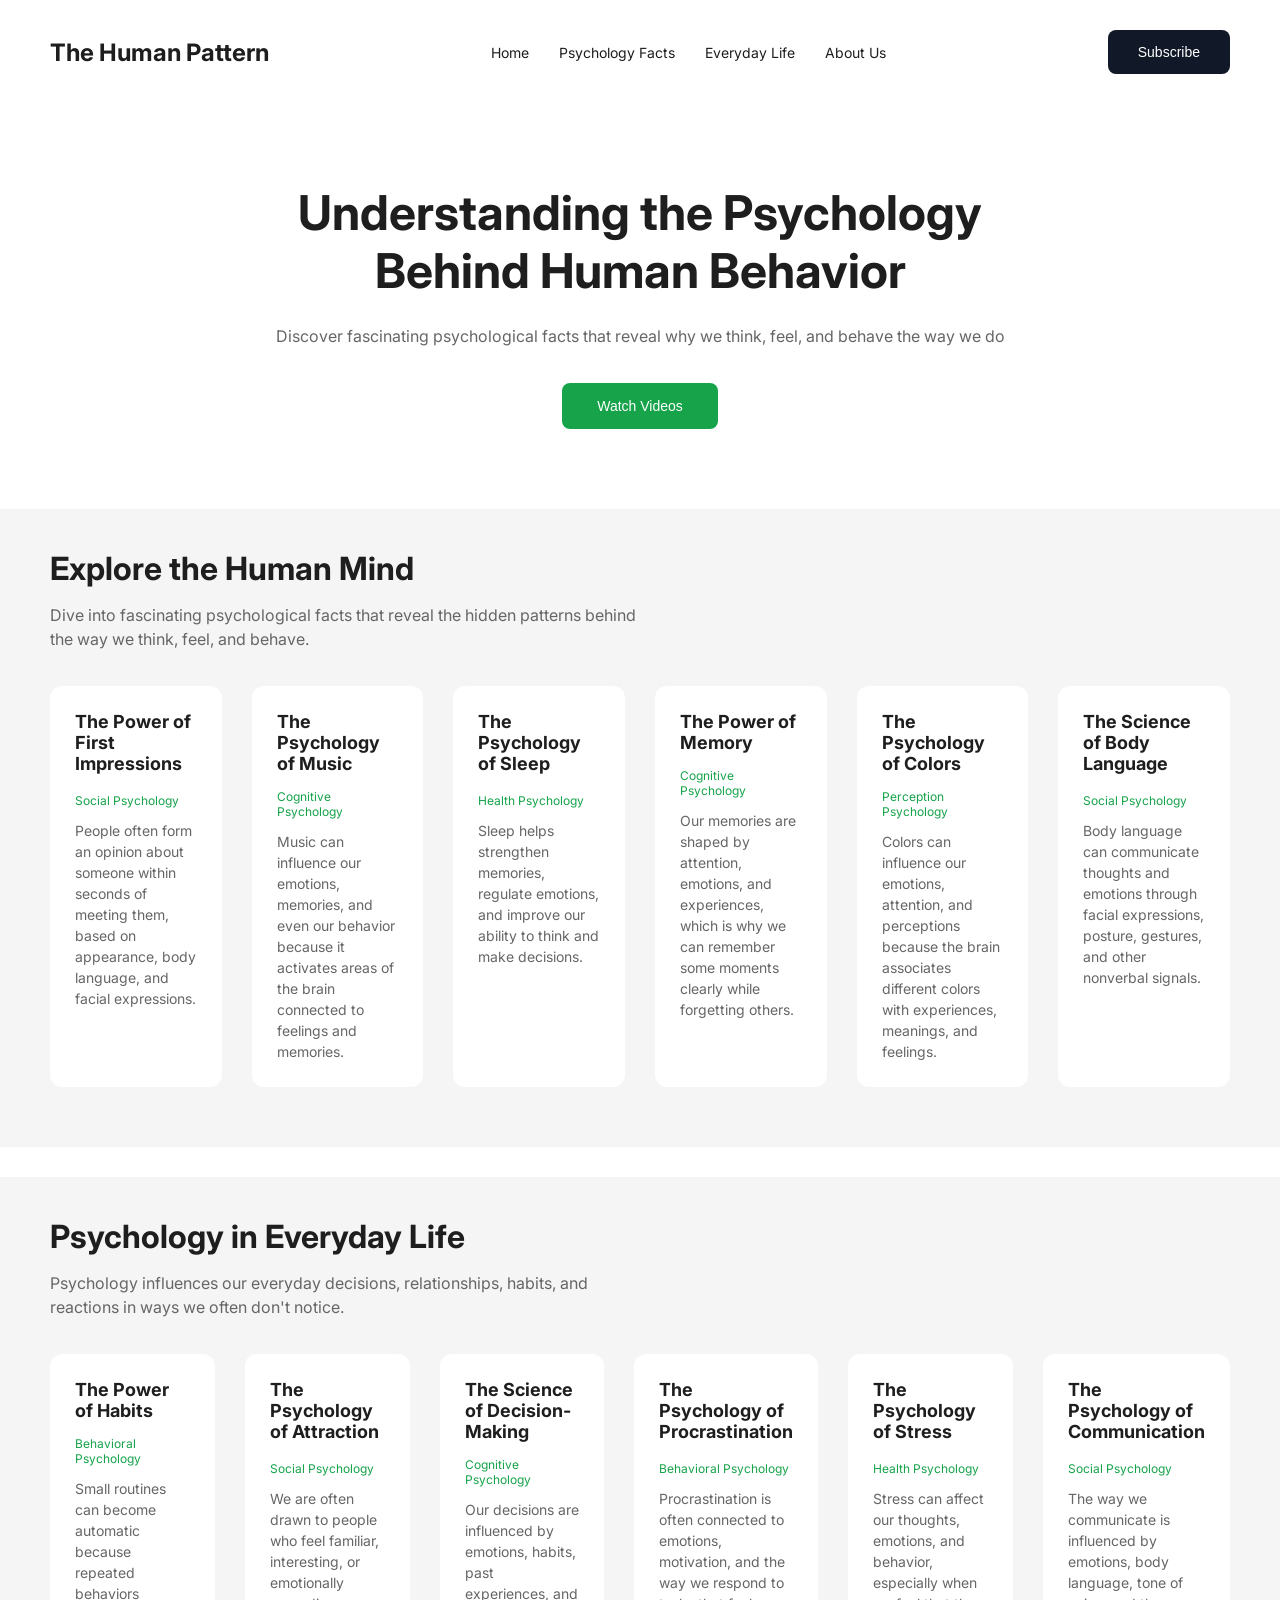
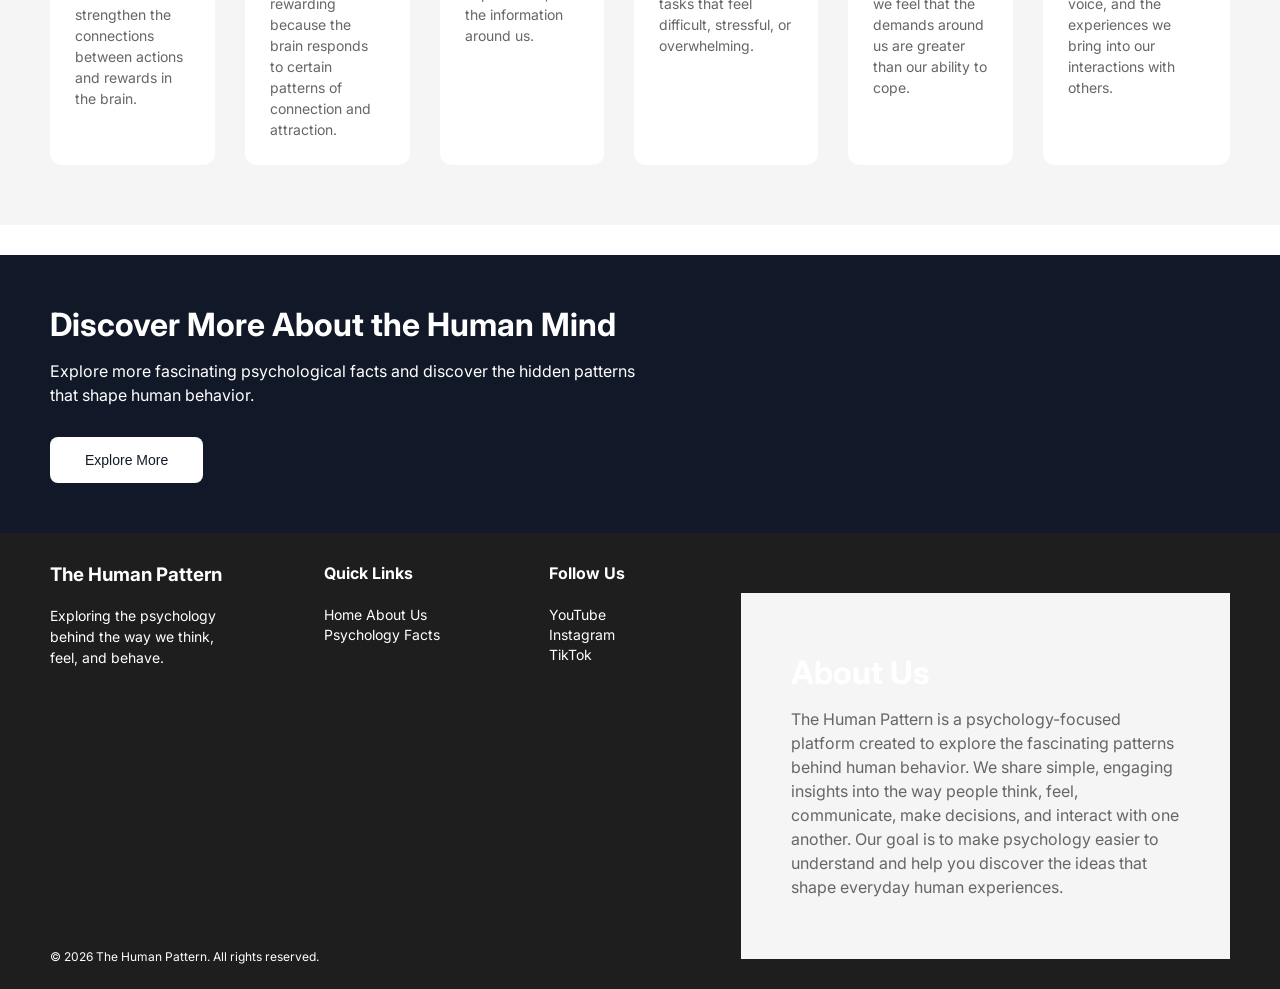
==== index.html @ 86620ecc "Expand everyday life psychology section" ====
<!DOCTYPE html>
<html>
<head>
    <title>The Human Pattern</title>
    <link rel="preconnect" href="https://fonts.googleapis.com">
<link rel="preconnect" href="https://fonts.gstatic.com" crossorigin>
<link href="https://fonts.googleapis.com/css2?family=Inter:wght@400;600&display=swap" rel="stylesheet">
    <link rel="stylesheet" href="style.css?v=2">
</head>
<body>
<header>
    <h1>The Human Pattern</h1>

    <nav>
        <a href="#home">Home</a>
        <a href="#explore">Psychology Facts</a>
        <a href="#everyday">Everyday Life</a>
        <a href="#about">About Us</a>
    </nav>

    <a href="https://www.youtube.com/@Thehumanpattern-r1k" target="_blank">
    <button>Subscribe</button>
</a>
</header>

<main>
    <section class="hero" id="home">
        <h2>Understanding the Psychology Behind Human Behavior</h2>
        <p>Discover fascinating psychological facts that reveal why we think, feel, and behave the way we do</p>
        <a href="https://www.youtube.com/@Thehumanpattern-r1k" target="_blank">
    <button>Watch Videos</button>
</a>
    </section>
    <section class="explore" id="explore">
    <h2>Explore the Human Mind</h2>

    <p class="section-description">
        Dive into fascinating psychological facts that reveal the hidden patterns behind the way we think, feel, and behave.
    </p>

    <div class="cards">
        <div class="card">
            <h3>The Power of First Impressions</h3>
            <span class="category">Social Psychology</span>
            <p>
                People often form an opinion about someone within seconds of meeting them, based on appearance, body language, and facial expressions.
            </p>
        </div>

        <div class="card">
            <h3>The Psychology of Music</h3>
            <span class="category">Cognitive Psychology</span>
            <p>
                Music can influence our emotions, memories, and even our behavior because it activates areas of the brain connected to feelings and memories.
            </p>
        </div>

        <div class="card">
            <h3>The Psychology of Sleep</h3>
            <span class="category">Health Psychology</span>
            <p>
                Sleep helps strengthen memories, regulate emotions, and improve our ability to think and make decisions.
            </p>
        </div>
        <div class="card">
    <h3>The Power of Memory</h3>
    <span class="category">Cognitive Psychology</span>
    <p>
        Our memories are shaped by attention, emotions, and experiences, which is why we can remember some moments clearly while forgetting others.
    </p>
</div>
<div class="card">
    <h3>The Psychology of Colors</h3>
    <span class="category">Perception Psychology</span>
    <p>
        Colors can influence our emotions, attention, and perceptions because the brain associates different colors with experiences, meanings, and feelings.
    </p>
</div>
<div class="card">
    <h3>The Science of Body Language</h3>
    <span class="category">Social Psychology</span>
    <p>
        Body language can communicate thoughts and emotions through facial expressions, posture, gestures, and other nonverbal signals.
    </p>
</div>
    </div>
</section>
<section class="everyday" id="everyday">
    <h2>Psychology in Everyday Life</h2>

    <p class="section-description">
        Psychology influences our everyday decisions, relationships, habits, and reactions in ways we often don't notice.
    </p>

    <div class="cards">
        <div class="card">
            <h3>The Power of Habits</h3>
            <span class="category">Behavioral Psychology</span>
            <p>
                Small routines can become automatic because repeated behaviors strengthen the connections between actions and rewards in the brain.
            </p>
        </div>

        <div class="card">
            <h3>The Psychology of Attraction</h3>
            <span class="category">Social Psychology</span>
            <p>
                We are often drawn to people who feel familiar, interesting, or emotionally rewarding because the brain responds to certain patterns of connection and attraction.
            </p>
        </div>

        <div class="card">
            <h3>The Science of Decision-Making</h3>
            <span class="category">Cognitive Psychology</span>
            <p>
                Our decisions are influenced by emotions, habits, past experiences, and the information around us.
            </p>
        </div>
        <div class="card">
    <h3>The Psychology of Procrastination</h3>
    <span class="category">Behavioral Psychology</span>
    <p>
        Procrastination is often connected to emotions, motivation, and the way we respond to tasks that feel difficult, stressful, or overwhelming.
    </p>
</div>
<div class="card">
    <h3>The Psychology of Stress</h3>
    <span class="category">Health Psychology</span>
    <p>
        Stress can affect our thoughts, emotions, and behavior, especially when we feel that the demands around us are greater than our ability to cope.
    </p>
</div>
<div class="card">
    <h3>The Psychology of Communication</h3>
    <span class="category">Social Psychology</span>
    <p>
        The way we communicate is influenced by emotions, body language, tone of voice, and the experiences we bring into our interactions with others.
    </p>
</div>
    </div>
</section>
<section class="cta">
    <h2>Discover More About the Human Mind</h2>

    <p>
        Explore more fascinating psychological facts and discover the hidden patterns that shape human behavior.
    </p>

    <a href="#explore">
    <button>Explore More</button>
</a>
</section>
</main>
<footer>
    <div>
        <h3>The Human Pattern</h3>
        <p>Exploring the psychology behind the way we think, feel, and behave.</p>
    </div>

    <div>
        <h4>Quick Links</h4>
        <a href="#home">Home</a>
        <a href="#about">About Us</a>
        <a href="#explore">Psychology Facts</a>
    </div>

    <div>
        <h4>Follow Us</h4>
        <a href="https://www.youtube.com/@Thehumanpattern-r1k" target="_blank">YouTube</a>
        <a href="https://www.instagram.com/patternthehuman/" target="_blank">Instagram</a>
        <a href="#" target="_blank">TikTok</a>
    </div>

    <p class="copyright">© 2026 The Human Pattern. All rights reserved.</p>
    <section class="about" id="about">
    <h2>About Us</h2>

    <p>
    The Human Pattern is a psychology-focused platform created to explore the fascinating patterns behind human behavior.
    We share simple, engaging insights into the way people think, feel, communicate, make decisions, and interact with one another.
    Our goal is to make psychology easier to understand and help you discover the ideas that shape everyday human experiences.
</p>
</section>
</footer>
</body>
</html>
---- style.css ----
html {
    scroll-behavior: smooth;
}

body {
    font-family: Inter, sans-serif;
    margin: 0;
    background-color: white;
    color: #1E1E1E;
}

header {
    display: flex;
    justify-content: space-between;
    align-items: center;
    padding: 30px 50px;
}

header h1 {
    font-size: 24px;
    margin: 0;
}

header button {
    background-color: #111827;
    color: white;
    border: none;
    padding: 14px 30px;
    border-radius: 8px;
    font-size: 14px;
    cursor: pointer;
}

.hero {
    text-align: center;
    padding: 80px 50px;
}

.hero h2 {
    font-size: 48px;
    line-height: 1.2;
    max-width: 750px;
    margin: 0 auto 25px;
}

.hero p {
    font-size: 16px;
    line-height: 24px;
    color: #666666;
    max-width: 750px;
    margin: 0 auto 35px;
}

.hero button {
    background-color: #16A34A;
    color: white;
    border: none;
    padding: 15px 35px;
    border-radius: 8px;
    font-size: 14px;
    cursor: pointer;
}

.explore {
    background-color: #F5F5F5;
    padding: 40px 50px 60px;
}

.explore h2 {
    font-size: 32px;
    margin: 0 0 15px;
}

.section-description {
    font-size: 16px;
    line-height: 24px;
    color: #666666;
    max-width: 600px;
    margin: 0 0 35px;
}

.cards {
    display: flex;
    gap: 30px;
}

.card {
    background-color: white;
    width: 280px;
    min-height: 220px;
    padding: 25px;
    border-radius: 12px;
    box-sizing: border-box;
}

.card h3 {
    font-size: 18px;
    margin: 0 0 15px;
}

.card p {
    font-size: 14px;
    line-height: 21px;
    color: #666666;
    margin: 0;
}

.everyday {
    background-color: #F5F5F5;
    padding: 40px 50px 60px;
    margin-top: 30px;
}

.everyday h2 {
    font-size: 32px;
    margin: 0 0 15px;
}

.cta {
    background-color: #111827;
    color: white;
    padding: 50px;
    margin-top: 30px;
}

.cta h2 {
    font-size: 32px;
    margin: 0 0 15px;
}

.cta p {
    font-size: 16px;
    line-height: 24px;
    max-width: 600px;
    margin: 0 0 30px;
}

.cta button {
    background-color: white;
    color: #111827;
    border: none;
    padding: 15px 35px;
    border-radius: 8px;
    font-size: 14px;
    cursor: pointer;
}

footer {
    background-color: #1E1E1E;
    color: white;
    padding: 30px 50px;
    display: flex;
    gap: 80px;
    position: relative;
}

footer h3,
footer h4 {
    margin-top: 0;
}

footer p {
    font-size: 14px;
    line-height: 21px;
}

footer > div:first-child {
    width: 300px;
}

.copyright {
    position: absolute;
    bottom: 10px;
    left: 50px;
    font-size: 12px;
}

.card {
    transition: transform 0.2s ease, box-shadow 0.2s ease;
}

.card:hover {
    transform: translateY(-5px);
    box-shadow: 0 10px 25px rgba(0, 0, 0, 0.08);
}

header button,
.hero button,
.cta button {
    transition: transform 0.2s ease, opacity 0.2s ease;
}

header button:hover,
.hero button:hover,
.cta button:hover {
    transform: translateY(-2px);
    opacity: 0.9;
}

nav {
    display: flex;
    gap: 30px;
    visibility: visible;
    opacity: 1;
}

nav a {
    color: #1E1E1E;
    text-decoration: none;
    font-size: 14px;
}

nav a:hover {
    color: #16A34A;
}

nav a {
    transition: color 0.2s ease;
}

nav a:hover {
    color: #16A34A;
}

.about {
    background-color: #F5F5F5;
    padding: 60px 50px;
    margin-top: 30px;
}

.about h2 {
    font-size: 32px;
    margin: 0 0 15px;
}

.about p {
    font-size: 16px;
    line-height: 24px;
    color: #666666;
    max-width: 600px;
    margin: 0;
}

@media (max-width: 768px) {
    header {
        padding: 20px;
        flex-wrap: wrap;
        gap: 20px;
    }

    nav {
        order: 3;
        width: 100%;
        justify-content: center;
        gap: 20px;
    }

    .hero {
        padding: 60px 20px;
    }

    .hero h2 {
        font-size: 36px;
    }

    .explore,
    .everyday,
    .about,
    .cta {
        padding: 40px 20px;
    }

    .cards {
        flex-direction: column;
    }

    .card {
        width: 100%;
    }

    footer {
        flex-direction: column;
        gap: 30px;
        padding: 40px 20px 60px;
    }
}
footer a {
    color: white;
    text-decoration: none;
    font-size: 14px;
}

footer a:hover {
    color: #16A34A;
}
.category {
    display: inline-block;
    font-size: 12px;
    color: #16A34A;
    margin-bottom: 12px;
}
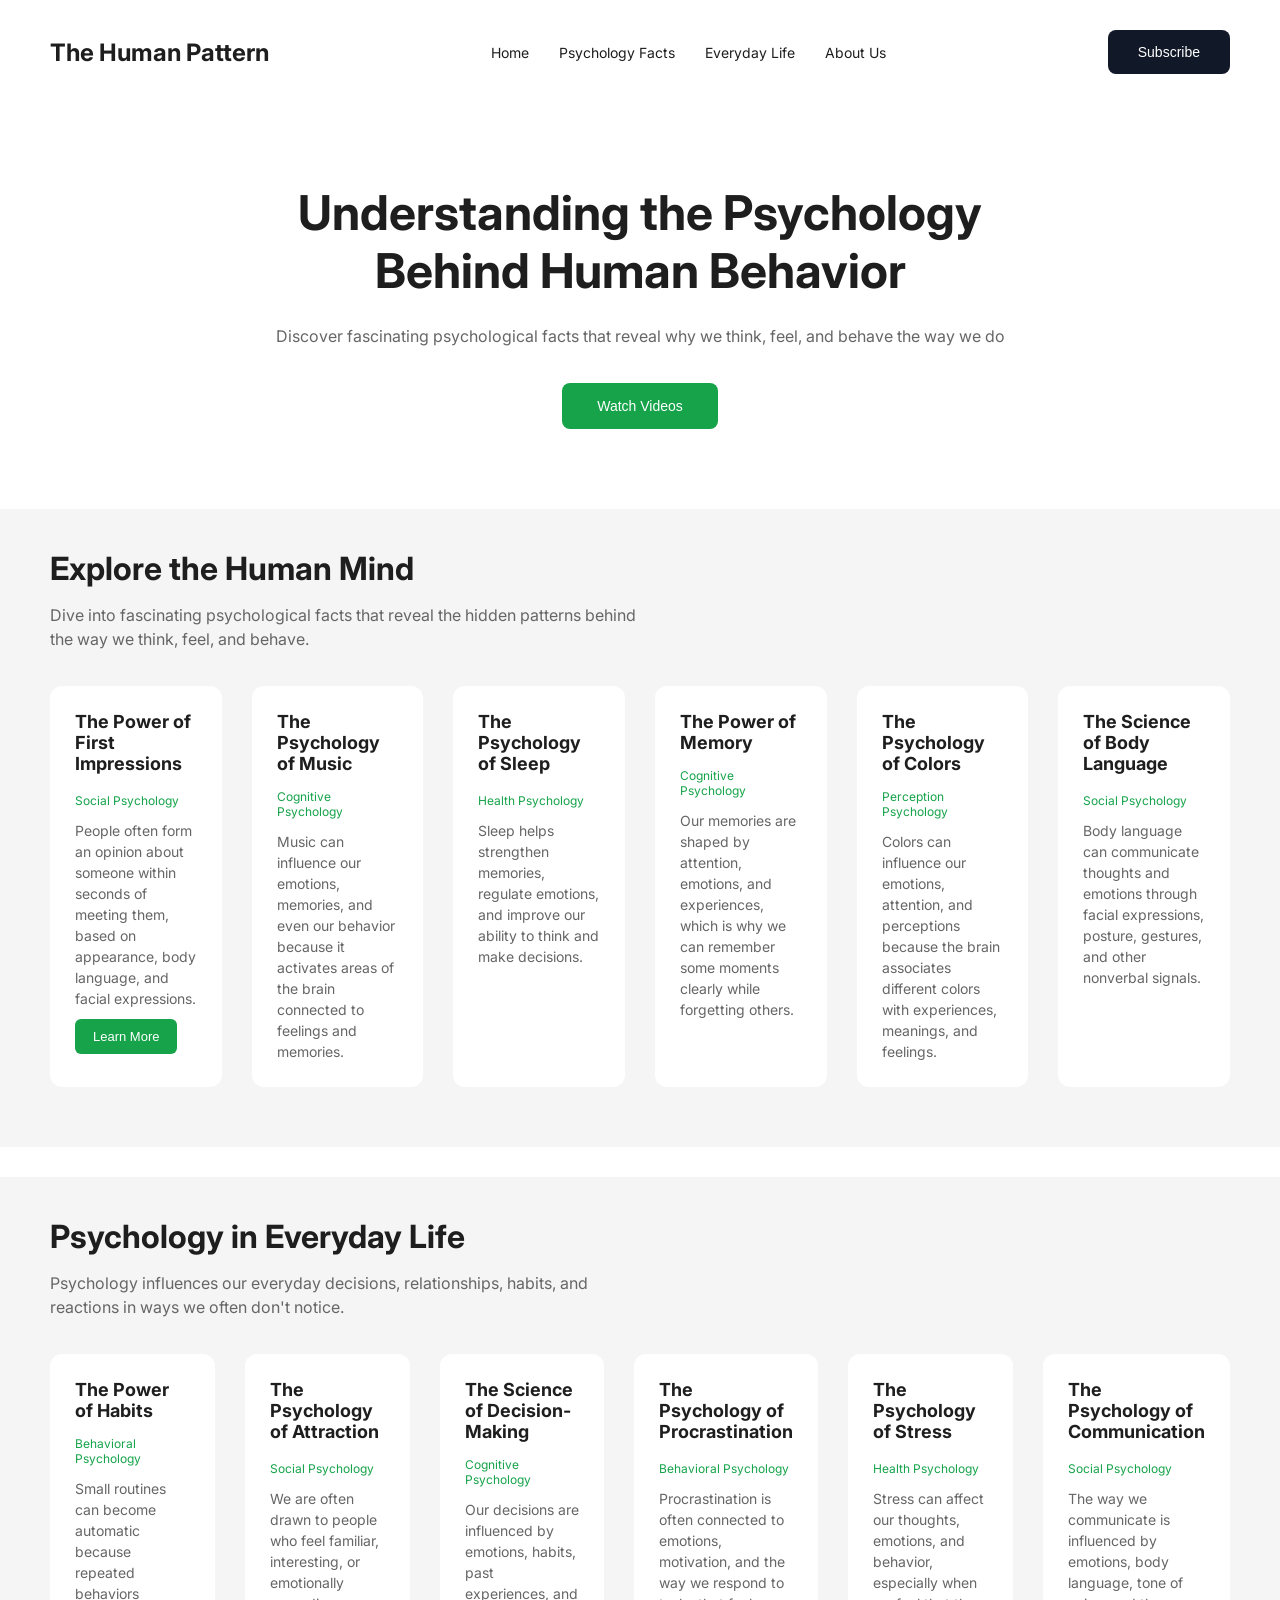
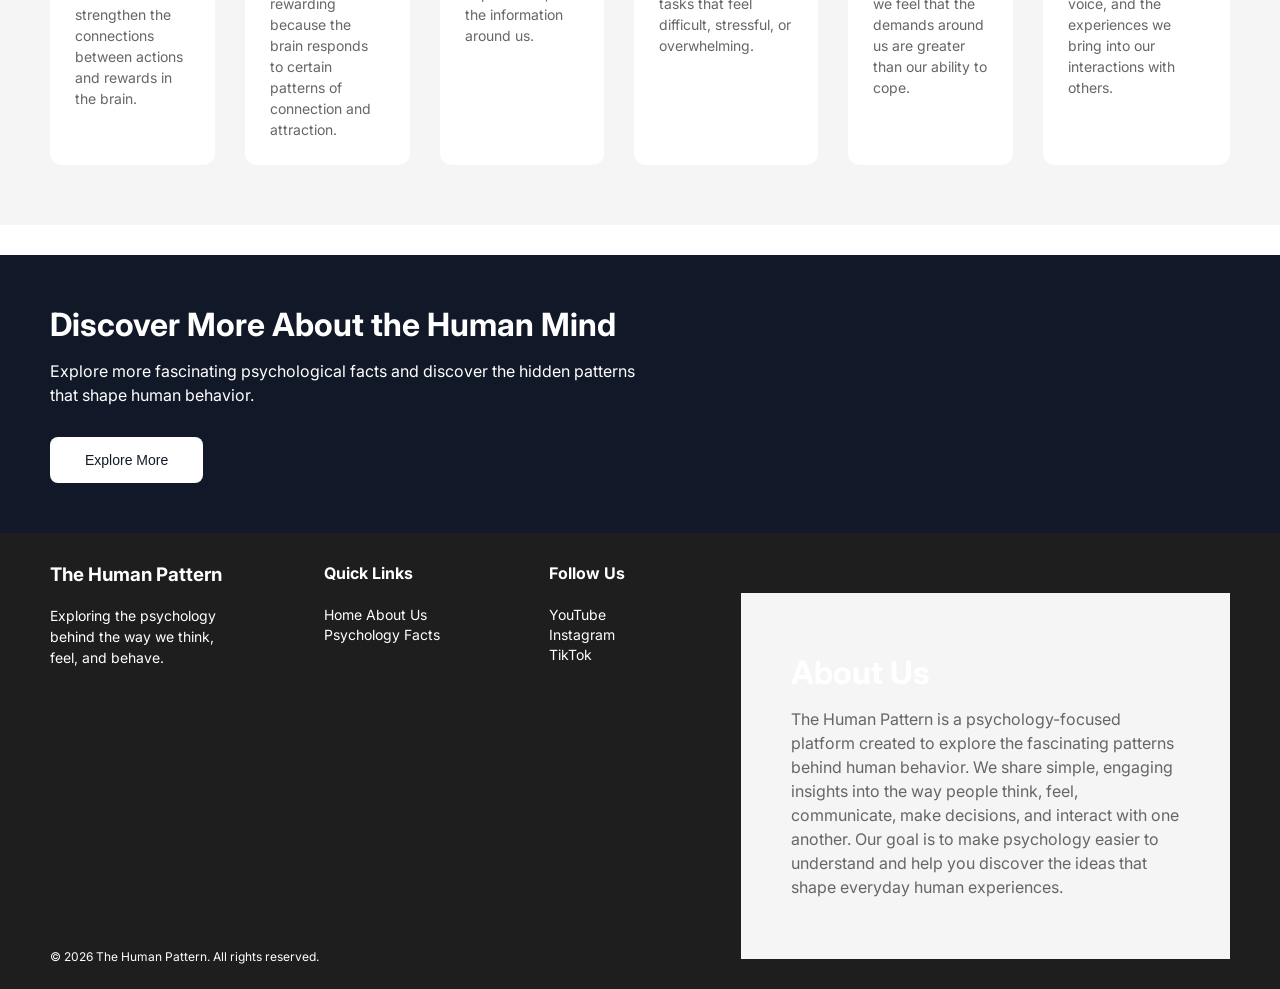
==== commit e807bb09: "Add interactive psychology fact card" ====
--- a/index.html
+++ b/index.html
@@ -45,6 +45,13 @@
             <p>
                 People often form an opinion about someone within seconds of meeting them, based on appearance, body language, and facial expressions.
             </p>
+            <button class="learn-more" type="button">Learn More</button>
+
+<div class="more-info">
+    <p>
+        First impressions can form very quickly and may influence how we interpret someone's behavior later. Factors such as facial expressions, posture, appearance, and tone of voice can all contribute to the impression we form.
+    </p>
+</div>
         </div>
 
         <div class="card">
@@ -182,5 +189,19 @@
 </p>
 </section>
 </footer>
+<script>
+    const learnMoreButton = document.querySelector(".learn-more");
+    const moreInfo = document.querySelector(".more-info");
+
+    learnMoreButton.addEventListener("click", function () {
+        if (moreInfo.style.display === "block") {
+            moreInfo.style.display = "none";
+            learnMoreButton.textContent = "Learn More";
+        } else {
+            moreInfo.style.display = "block";
+            learnMoreButton.textContent = "Show Less";
+        }
+    });
+</script>
 </body>
 </html>
--- a/style.css
+++ b/style.css
@@ -298,4 +298,21 @@
     font-size: 12px;
     color: #16A34A;
     margin-bottom: 12px;
+}
+.more-info {
+    display: none;
+}
+.learn-more {
+    background-color: #16A34A;
+    color: white;
+    border: none;
+    padding: 10px 18px;
+    border-radius: 6px;
+    font-size: 13px;
+    cursor: pointer;
+    margin-top: 10px;
+}
+
+.learn-more:hover {
+    background-color: #15803D;
 }
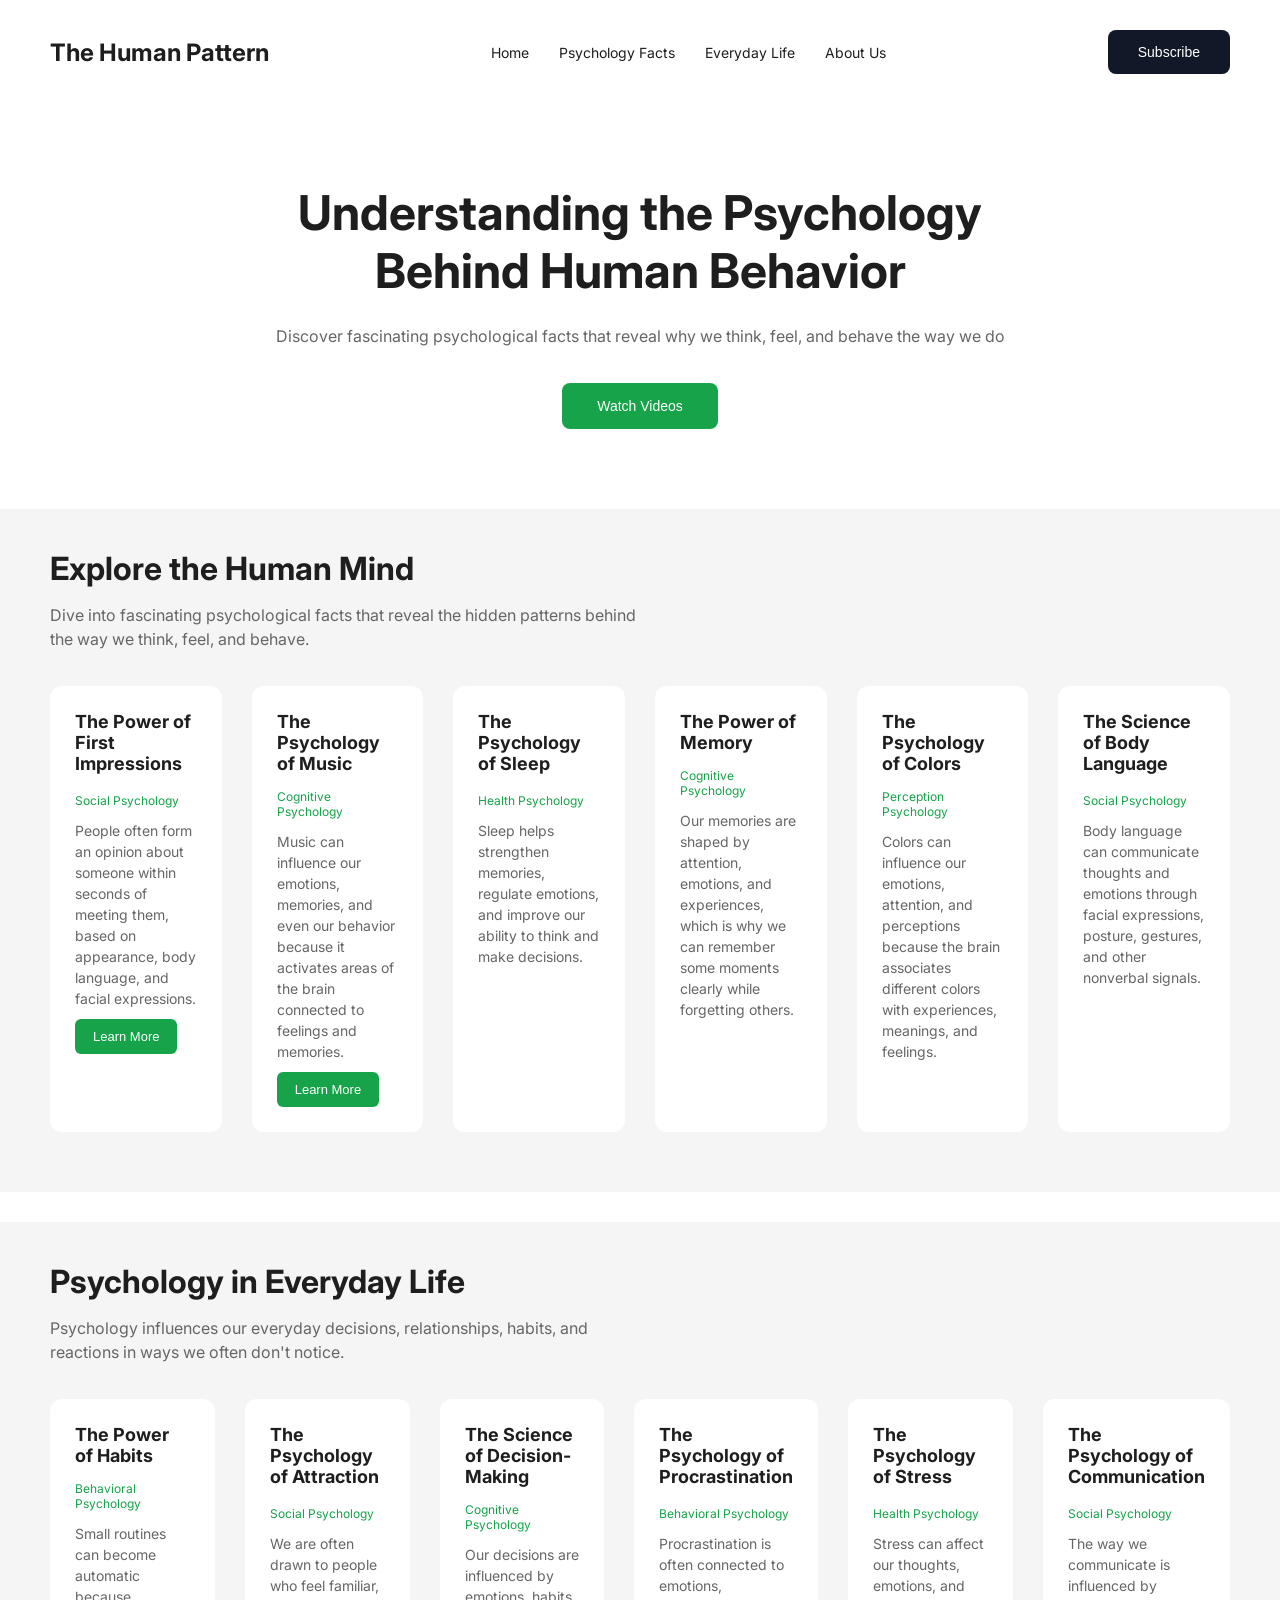
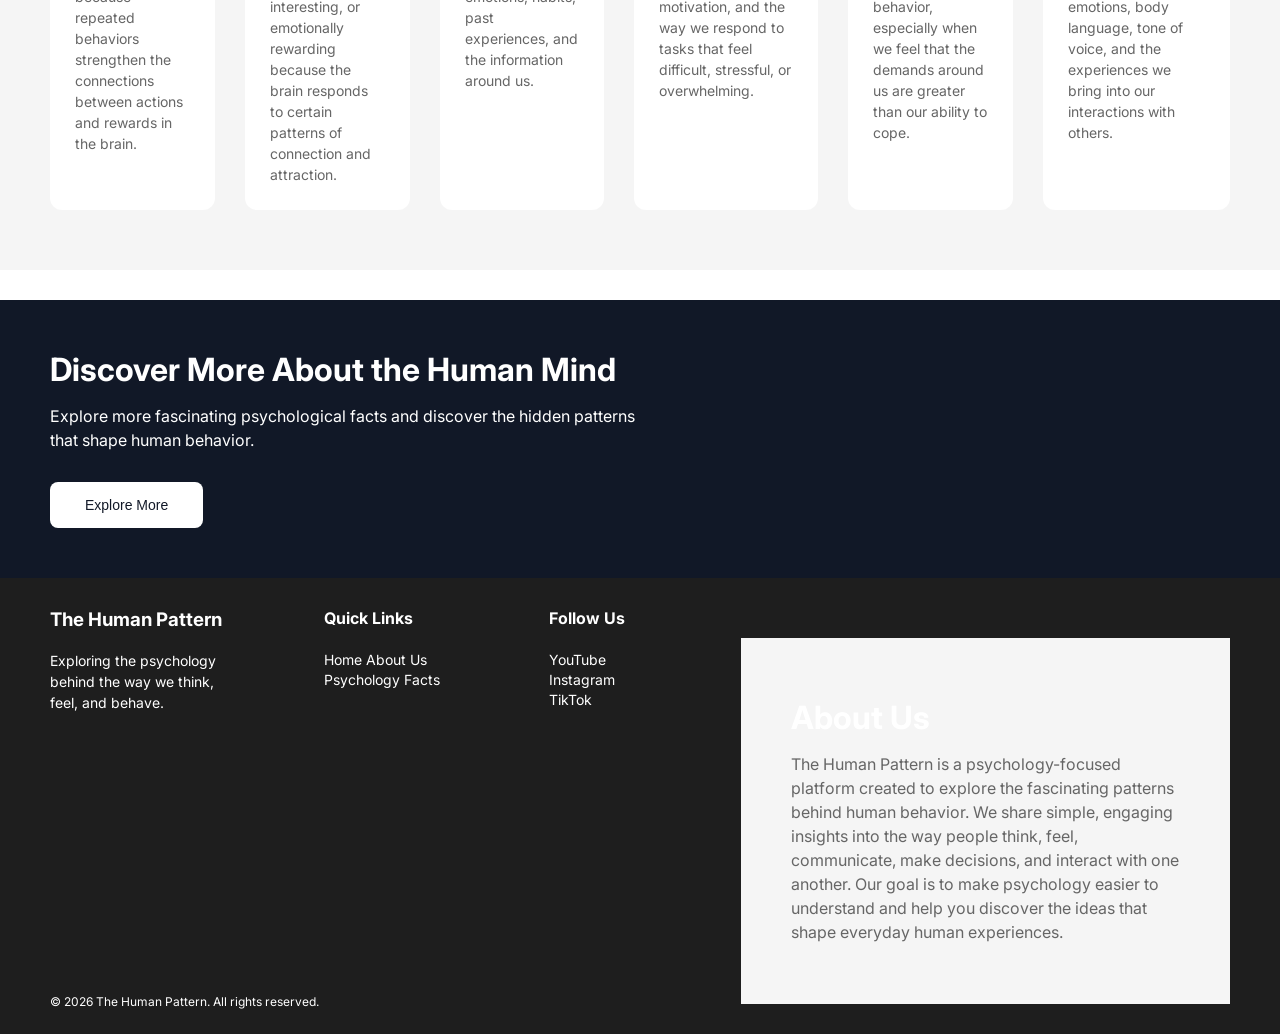
==== commit 92f85e85: "Fix interactive psychology cards" ====
--- a/index.html
+++ b/index.html
@@ -55,12 +55,20 @@
         </div>
 
         <div class="card">
-            <h3>The Psychology of Music</h3>
-            <span class="category">Cognitive Psychology</span>
-            <p>
-                Music can influence our emotions, memories, and even our behavior because it activates areas of the brain connected to feelings and memories.
-            </p>
-        </div>
+    <h3>The Psychology of Music</h3>
+    <span class="category">Cognitive Psychology</span>
+    <p>
+        Music can influence our emotions, memories, and even our behavior because it activates areas of the brain connected to feelings and memories.
+    </p>
+
+    <button class="learn-more" type="button">Learn More</button>
+
+    <div class="more-info">
+        <p>
+            Music can trigger strong emotional responses and bring back memories associated with particular people, places, or experiences. This is one reason certain songs can make us feel happy, calm, nostalgic, or energized.
+        </p>
+    </div>
+</div>
 
         <div class="card">
             <h3>The Psychology of Sleep</h3>
@@ -190,17 +198,20 @@
 </section>
 </footer>
 <script>
-    const learnMoreButton = document.querySelector(".learn-more");
-    const moreInfo = document.querySelector(".more-info");
-
-    learnMoreButton.addEventListener("click", function () {
-        if (moreInfo.style.display === "block") {
-            moreInfo.style.display = "none";
-            learnMoreButton.textContent = "Learn More";
-        } else {
-            moreInfo.style.display = "block";
-            learnMoreButton.textContent = "Show Less";
-        }
+    const learnMoreButtons = document.querySelectorAll(".learn-more");
+
+    learnMoreButtons.forEach(function (button) {
+        button.addEventListener("click", function () {
+            const moreInfo = button.nextElementSibling;
+
+            if (moreInfo.style.display === "block") {
+                moreInfo.style.display = "none";
+                button.textContent = "Learn More";
+            } else {
+                moreInfo.style.display = "block";
+                button.textContent = "Show Less";
+            }
+        });
     });
 </script>
 </body>
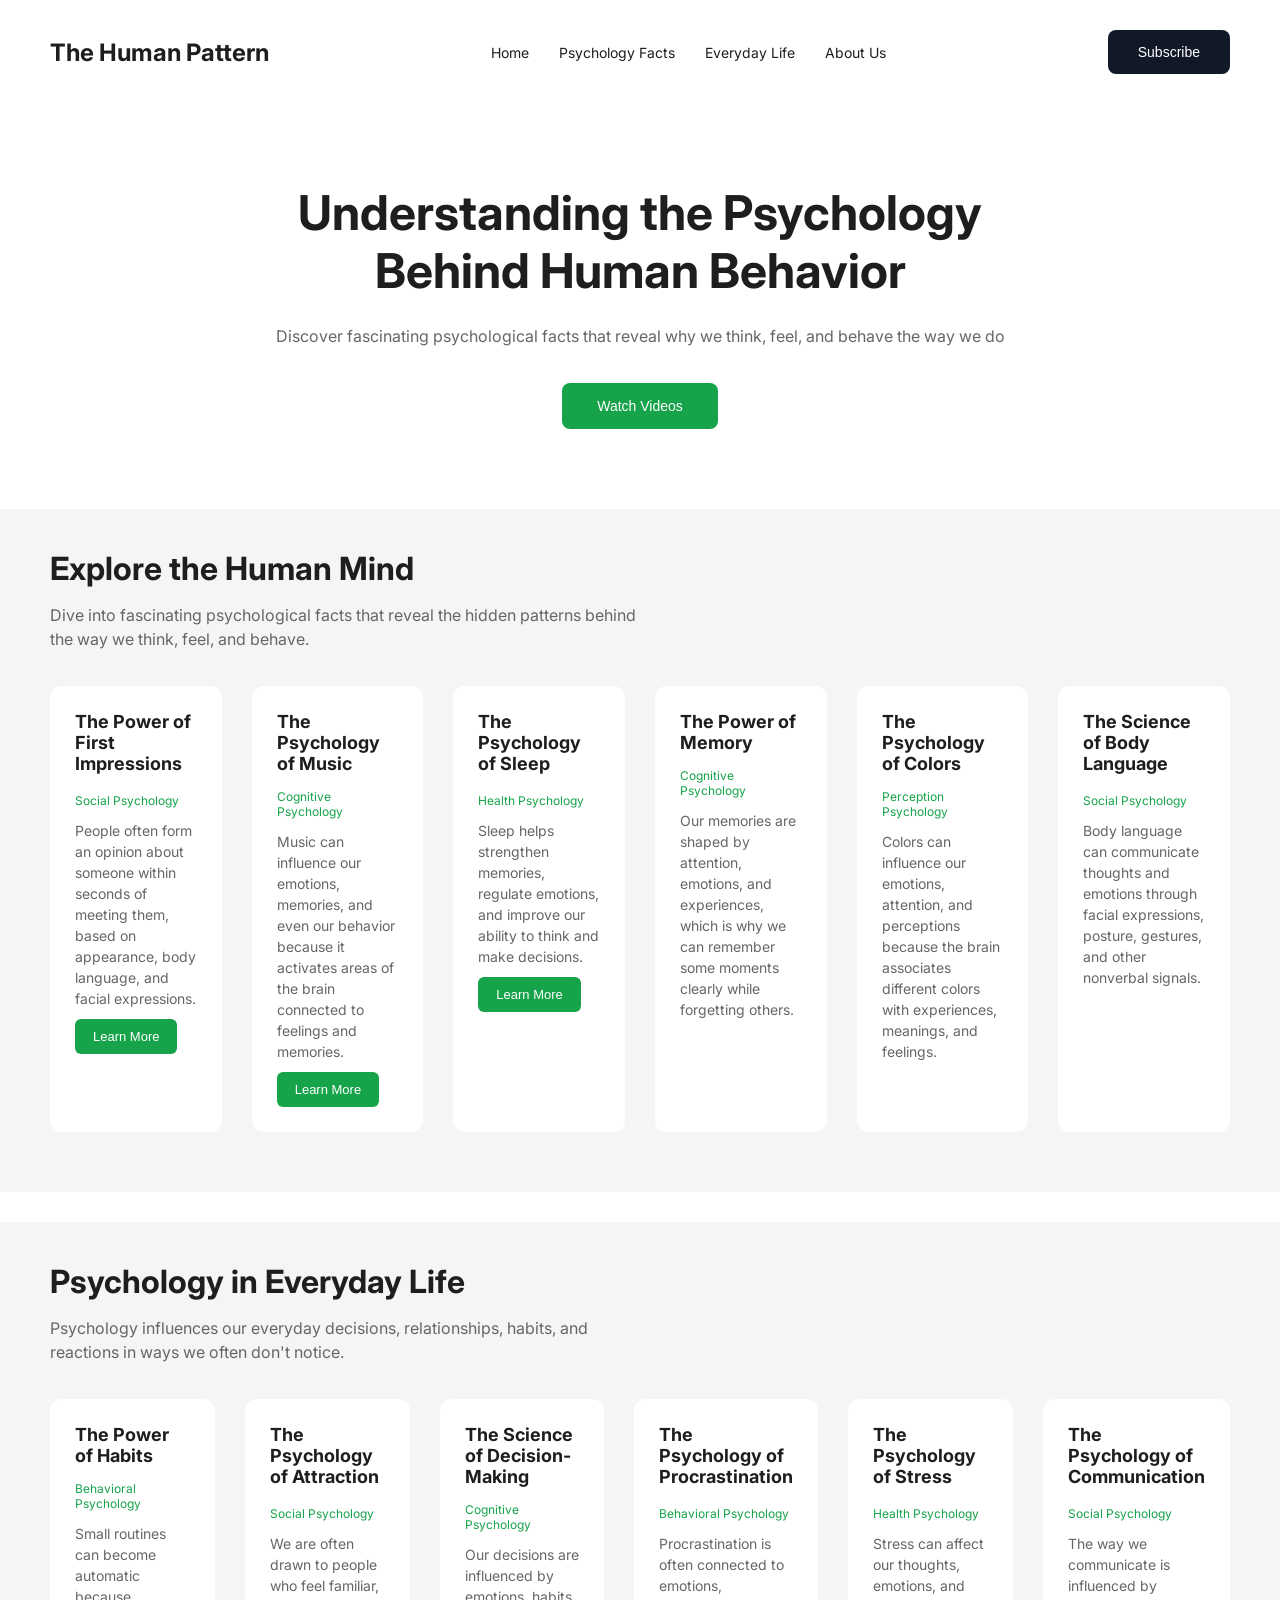
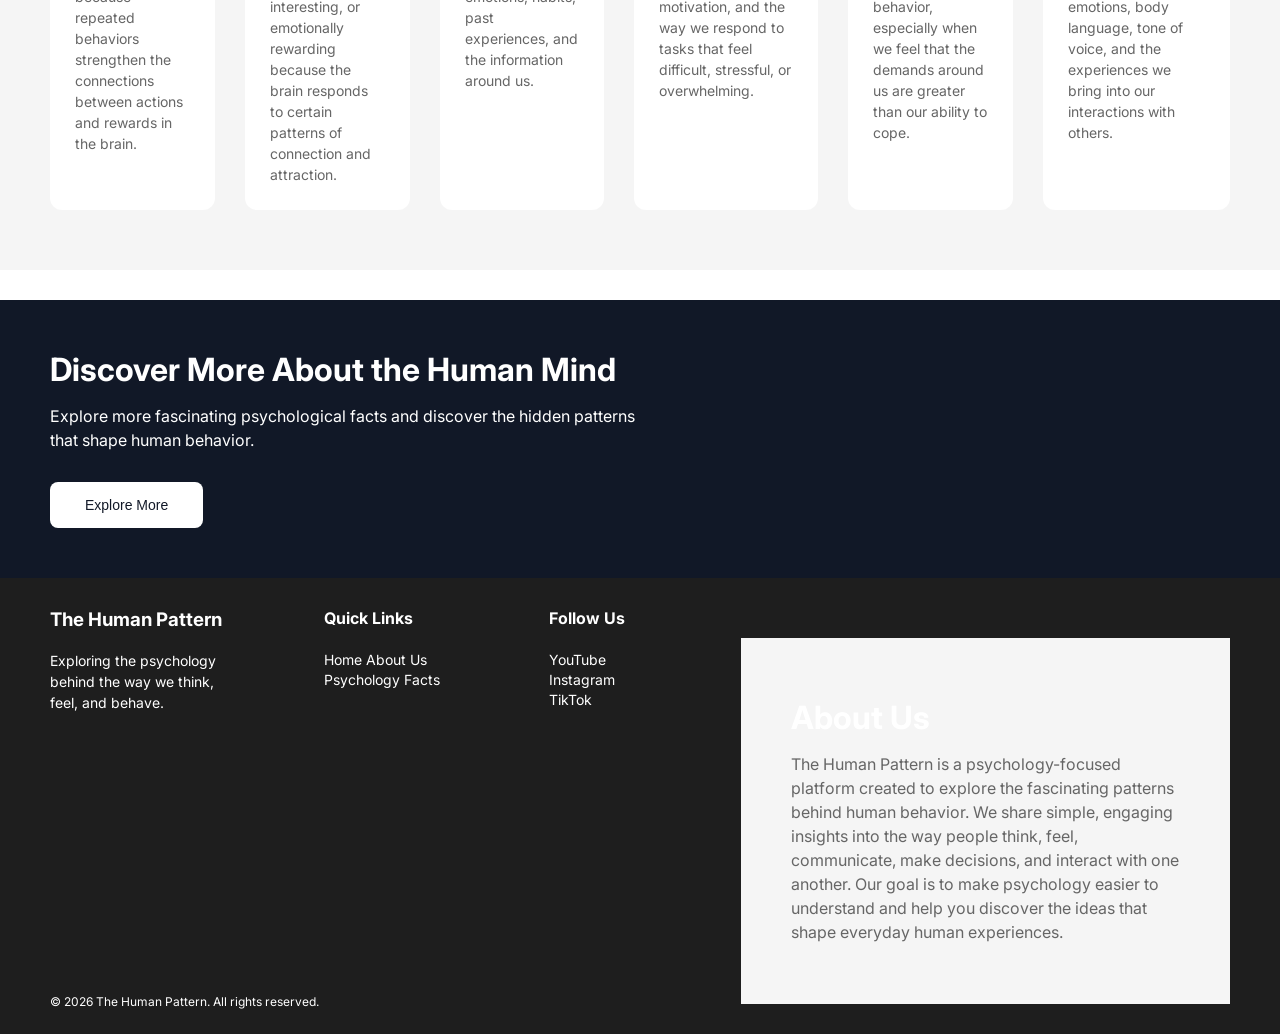
==== commit 64793c75: "Add interactive sleep psychology card" ====
--- a/index.html
+++ b/index.html
@@ -71,12 +71,20 @@
 </div>
 
         <div class="card">
-            <h3>The Psychology of Sleep</h3>
-            <span class="category">Health Psychology</span>
-            <p>
-                Sleep helps strengthen memories, regulate emotions, and improve our ability to think and make decisions.
-            </p>
-        </div>
+    <h3>The Psychology of Sleep</h3>
+    <span class="category">Health Psychology</span>
+    <p>
+        Sleep helps strengthen memories, regulate emotions, and improve our ability to think and make decisions.
+    </p>
+
+    <button class="learn-more" type="button">Learn More</button>
+
+    <div class="more-info">
+        <p>
+            Sleep plays an important role in memory, emotional regulation, and mental performance. During sleep, the brain processes information and helps strengthen some of the memories formed during the day.
+        </p>
+    </div>
+</div>
         <div class="card">
     <h3>The Power of Memory</h3>
     <span class="category">Cognitive Psychology</span>
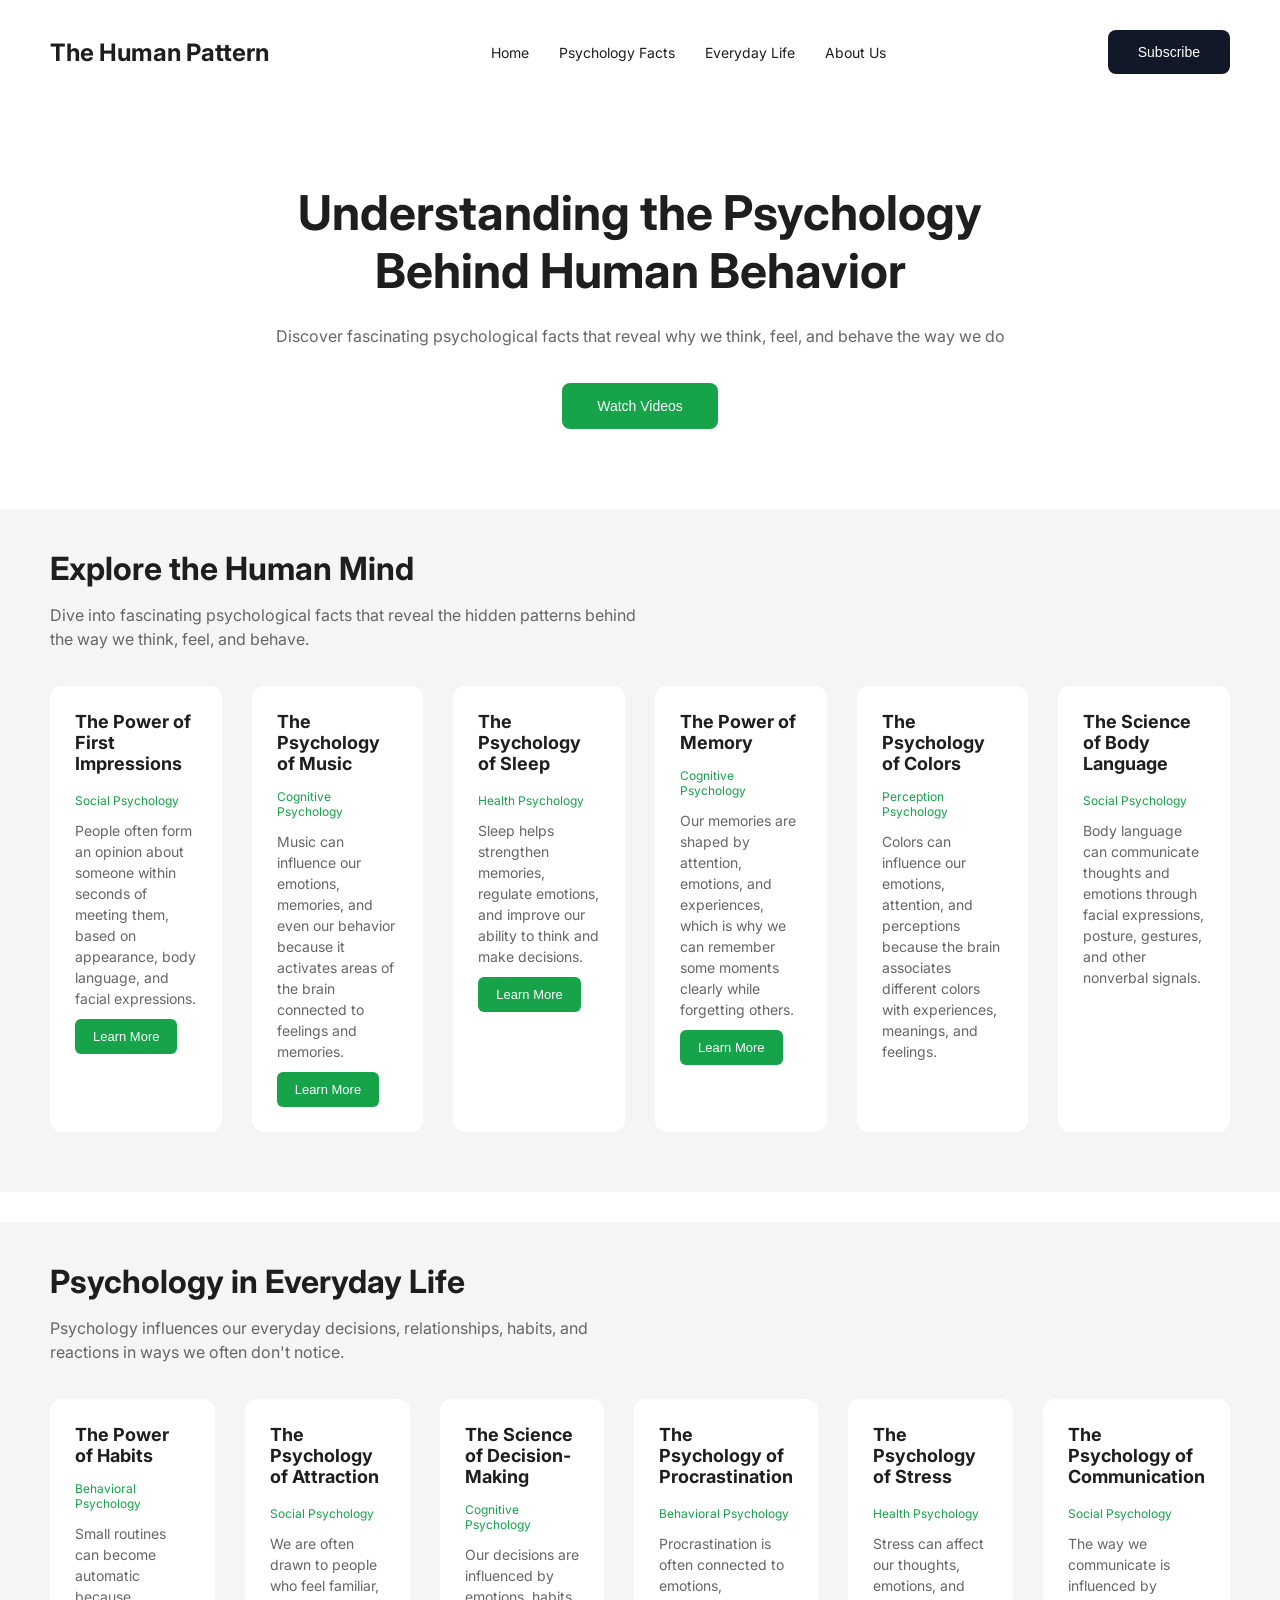
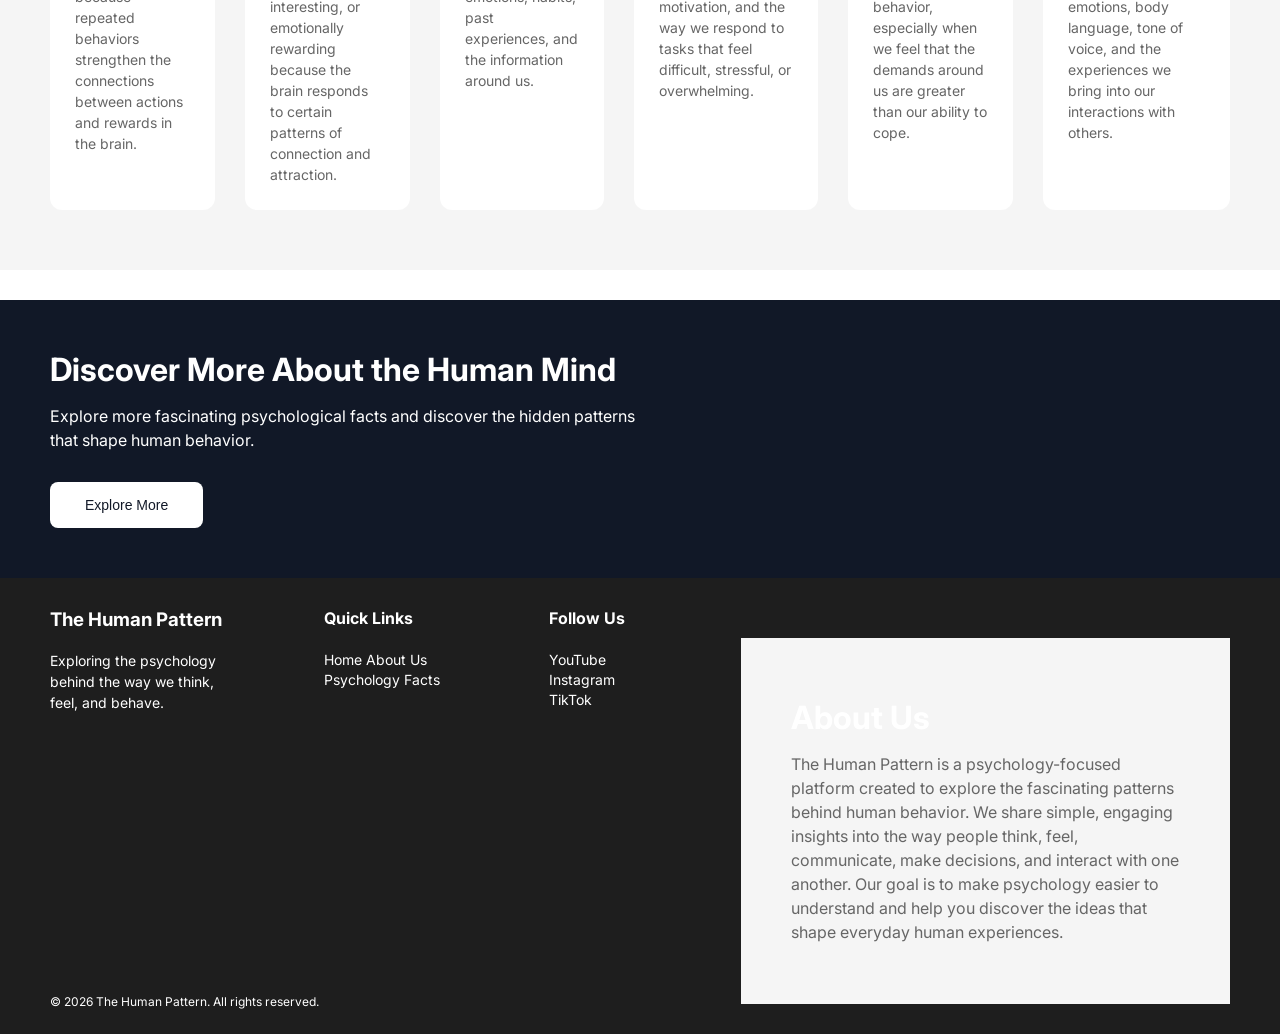
==== commit 70526cf6: "Add interactive memory psychology card" ====
--- a/index.html
+++ b/index.html
@@ -85,12 +85,20 @@
         </p>
     </div>
 </div>
-        <div class="card">
+       <div class="card">
     <h3>The Power of Memory</h3>
     <span class="category">Cognitive Psychology</span>
     <p>
         Our memories are shaped by attention, emotions, and experiences, which is why we can remember some moments clearly while forgetting others.
     </p>
+
+    <button class="learn-more" type="button">Learn More</button>
+
+    <div class="more-info">
+        <p>
+            Memory is not a perfect recording of everything we experience. Our attention, emotions, expectations, and later experiences can influence what we remember and how accurately we remember it.
+        </p>
+    </div>
 </div>
 <div class="card">
     <h3>The Psychology of Colors</h3>
--- a/style.css
+++ b/style.css
@@ -301,6 +301,7 @@
 }
 .more-info {
     display: none;
+    margin-top: 15px;
 }
 .learn-more {
     background-color: #16A34A;
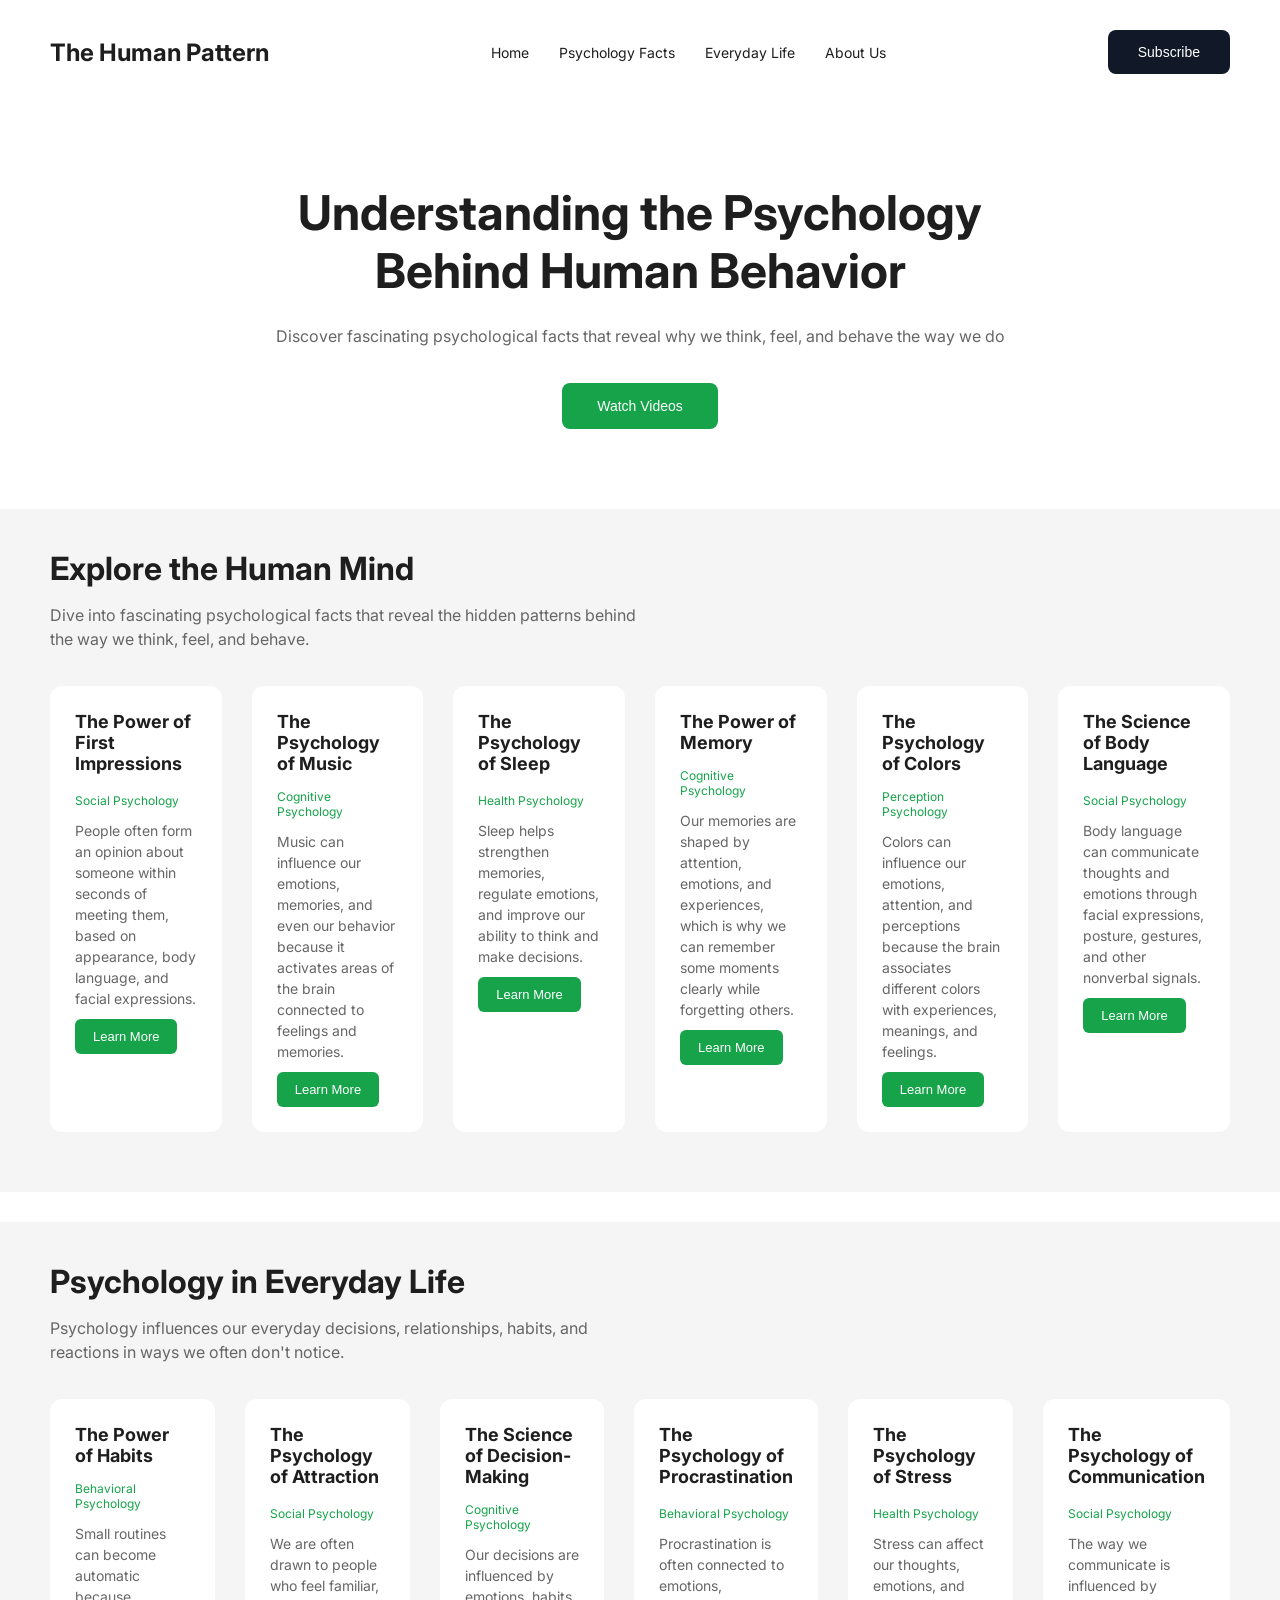
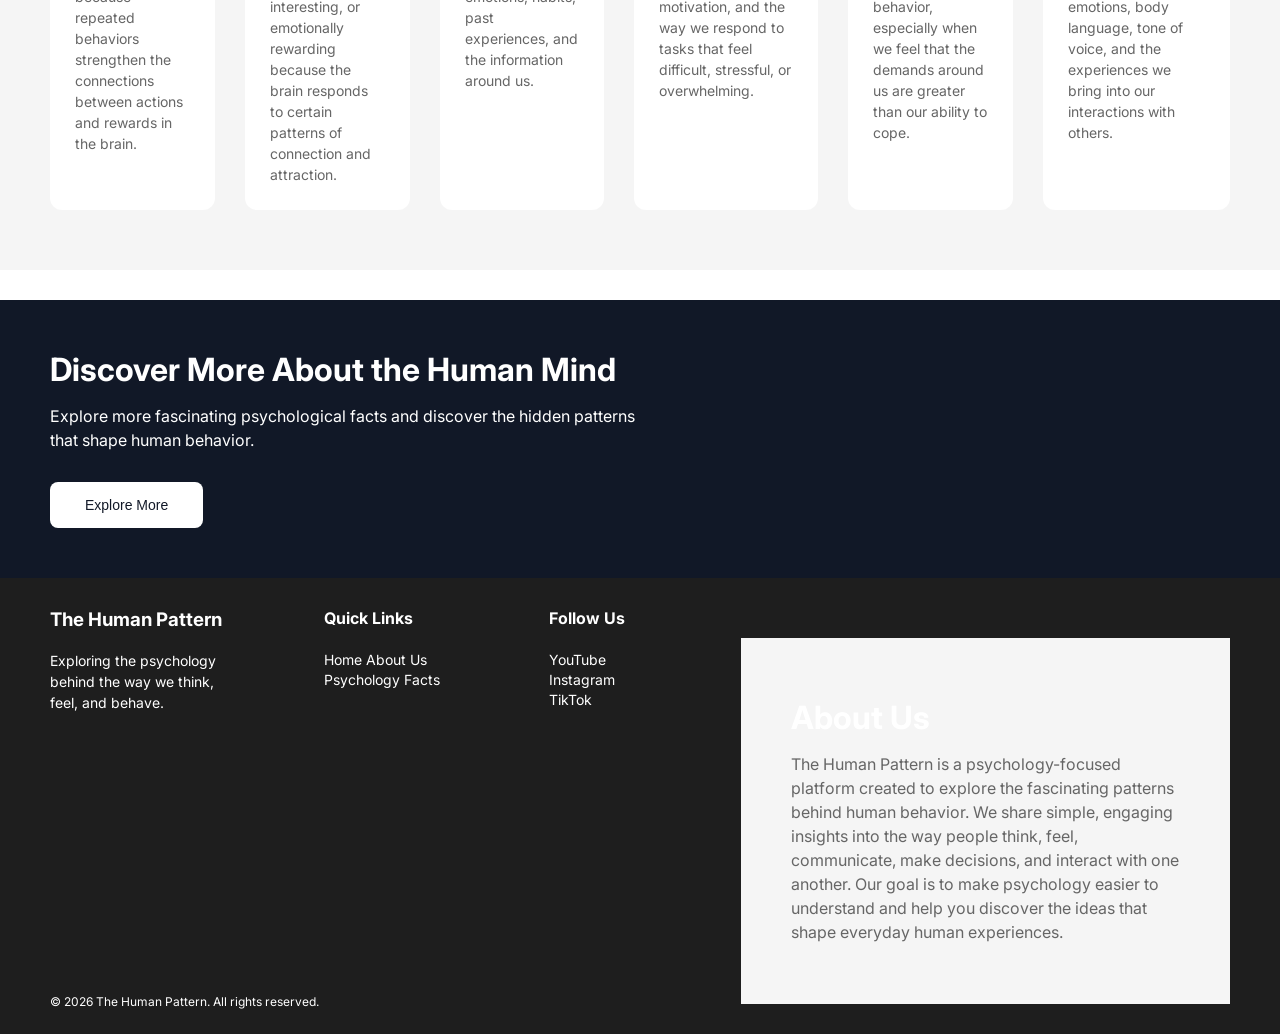
==== commit 9a829326: "Make all psychology fact cards interactive" ====
--- a/index.html
+++ b/index.html
@@ -106,6 +106,14 @@
     <p>
         Colors can influence our emotions, attention, and perceptions because the brain associates different colors with experiences, meanings, and feelings.
     </p>
+
+    <button class="learn-more" type="button">Learn More</button>
+
+    <div class="more-info">
+        <p>
+            Colors can affect how we perceive our surroundings and may influence attention, mood, and associations. However, people's responses to colors can also vary depending on personal experiences and cultural context.
+        </p>
+    </div>
 </div>
 <div class="card">
     <h3>The Science of Body Language</h3>
@@ -113,6 +121,14 @@
     <p>
         Body language can communicate thoughts and emotions through facial expressions, posture, gestures, and other nonverbal signals.
     </p>
+
+    <button class="learn-more" type="button">Learn More</button>
+
+    <div class="more-info">
+        <p>
+            Body language can provide clues about how people feel and respond during social interactions. Facial expressions, posture, gestures, eye contact, and tone of voice can all contribute to nonverbal communication.
+        </p>
+    </div>
 </div>
     </div>
 </section>
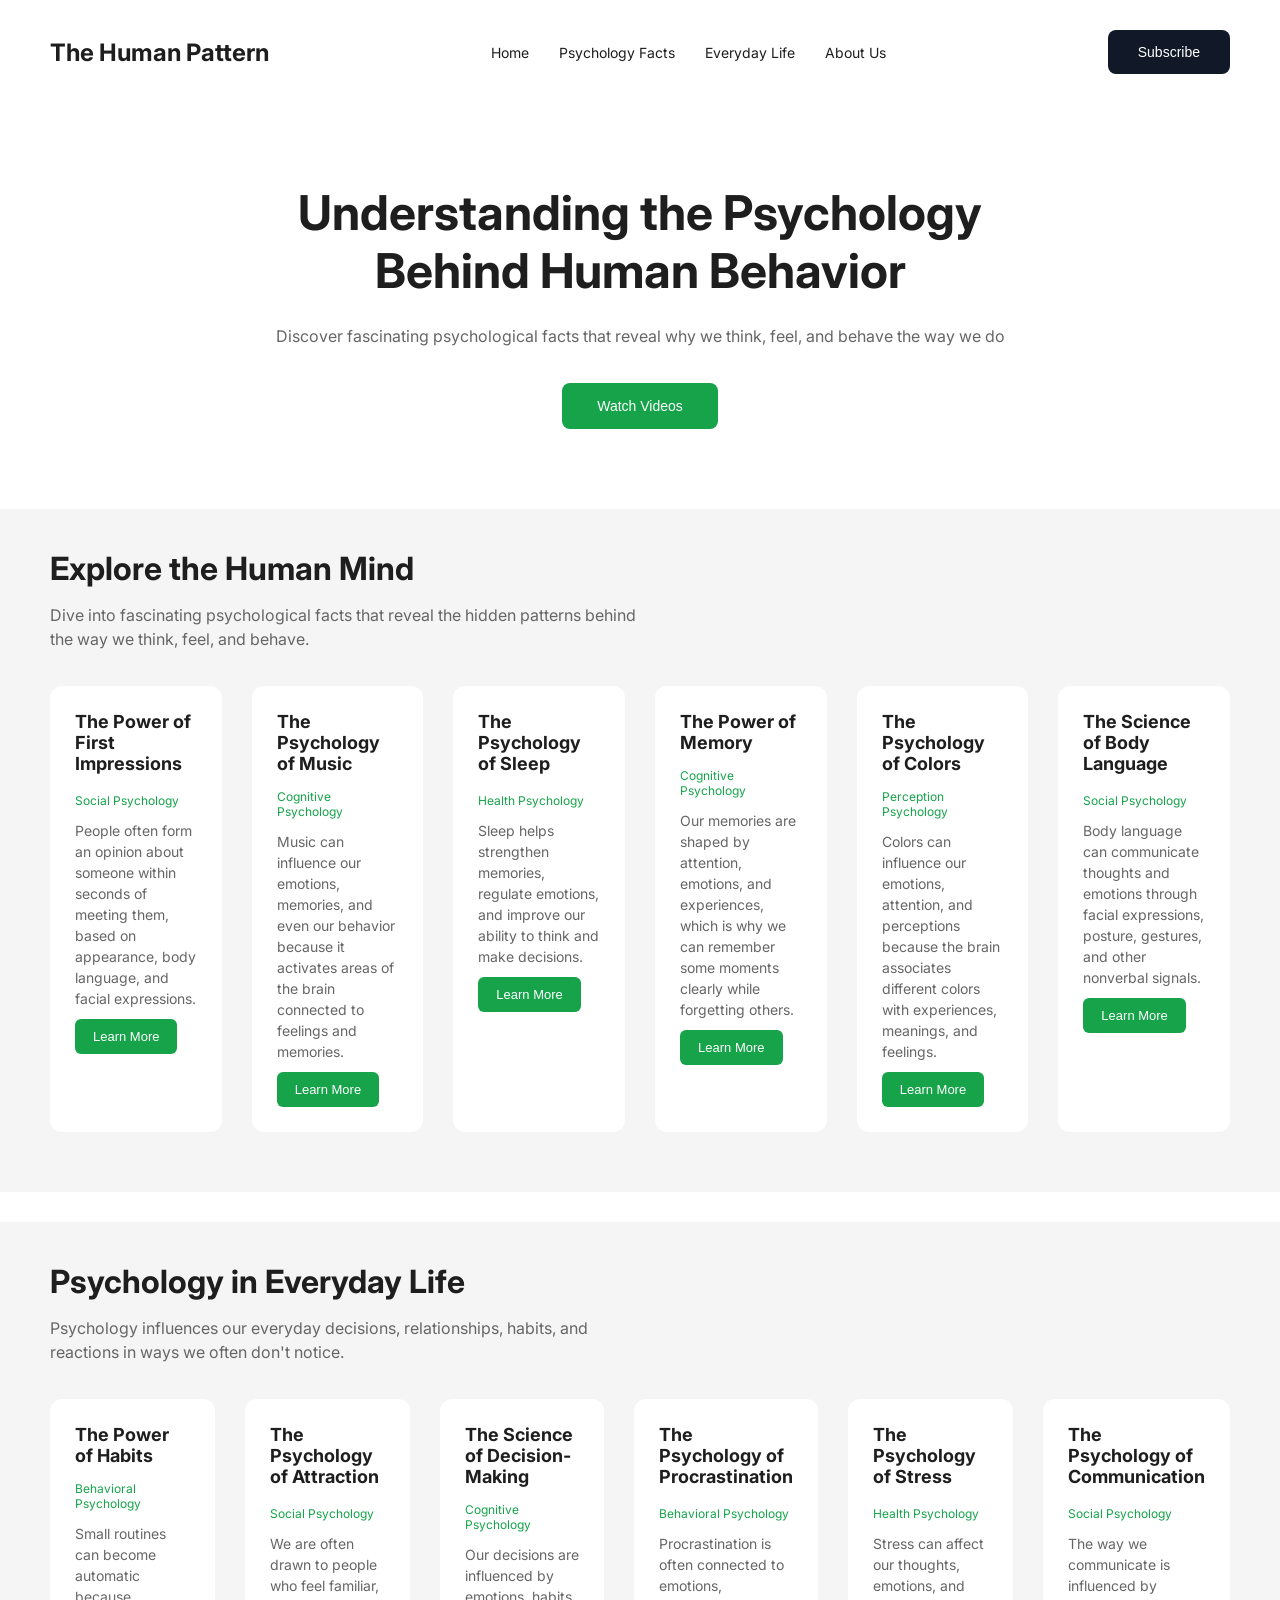
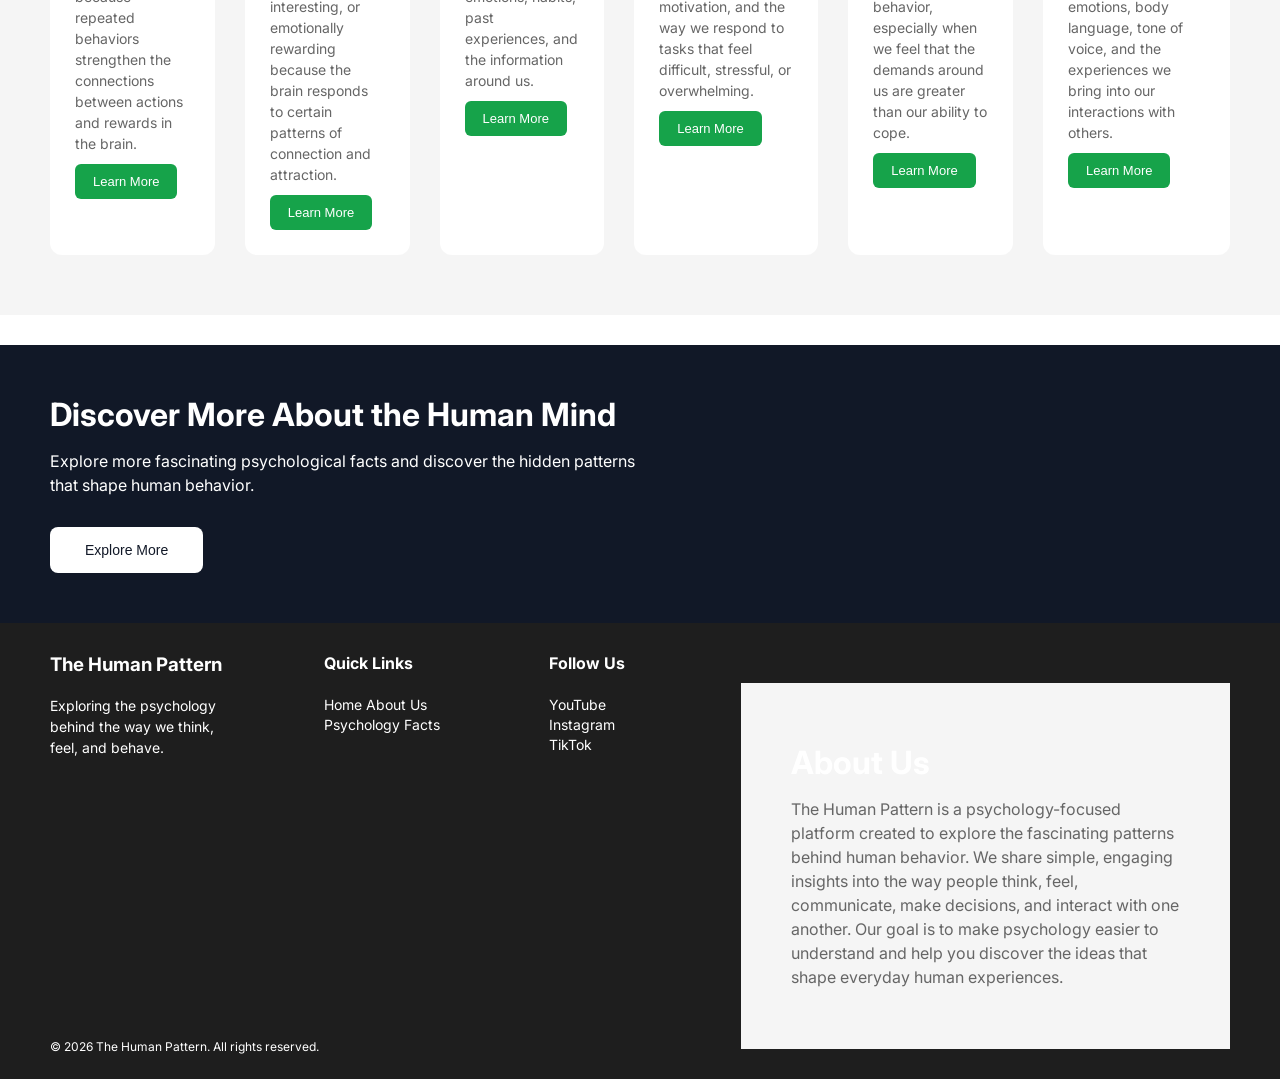
==== commit 7d0f0179: "Make Everyday Life cards interactive" ====
--- a/index.html
+++ b/index.html
@@ -141,34 +141,66 @@
 
     <div class="cards">
         <div class="card">
-            <h3>The Power of Habits</h3>
-            <span class="category">Behavioral Psychology</span>
-            <p>
-                Small routines can become automatic because repeated behaviors strengthen the connections between actions and rewards in the brain.
-            </p>
-        </div>
-
-        <div class="card">
-            <h3>The Psychology of Attraction</h3>
-            <span class="category">Social Psychology</span>
-            <p>
-                We are often drawn to people who feel familiar, interesting, or emotionally rewarding because the brain responds to certain patterns of connection and attraction.
-            </p>
-        </div>
-
-        <div class="card">
-            <h3>The Science of Decision-Making</h3>
-            <span class="category">Cognitive Psychology</span>
-            <p>
-                Our decisions are influenced by emotions, habits, past experiences, and the information around us.
-            </p>
-        </div>
+    <h3>The Power of Habits</h3>
+    <span class="category">Behavioral Psychology</span>
+    <p>
+        Small routines can become automatic because repeated behaviors strengthen the connections between actions and rewards in the brain.
+    </p>
+
+    <button class="learn-more" type="button">Learn More</button>
+
+    <div class="more-info">
+        <p>
+            Habits develop when behaviors are repeated in similar situations. Over time, the brain can begin to perform familiar actions with less conscious effort, making some routines feel almost automatic.
+        </p>
+    </div>
+</div>
+
+        <div class="card">
+    <h3>The Psychology of Attraction</h3>
+    <span class="category">Social Psychology</span>
+    <p>
+        We are often drawn to people who feel familiar, interesting, or emotionally rewarding because the brain responds to certain patterns of connection and attraction.
+    </p>
+
+    <button class="learn-more" type="button">Learn More</button>
+
+    <div class="more-info">
+        <p>
+            Attraction can be influenced by familiarity, shared interests, emotional connection, physical appearance, and social experiences. Different people can experience attraction in very different ways.
+        </p>
+    </div>
+</div>
+
+        <div class="card">
+    <h3>The Science of Decision-Making</h3>
+    <span class="category">Cognitive Psychology</span>
+    <p>
+        Our decisions are influenced by emotions, habits, past experiences, and the information around us.
+    </p>
+
+    <button class="learn-more" type="button">Learn More</button>
+
+    <div class="more-info">
+        <p>
+            Decision-making involves many mental processes. Emotions, previous experiences, expectations, and the information available to us can all influence the choices we make.
+        </p>
+    </div>
+</div>
         <div class="card">
     <h3>The Psychology of Procrastination</h3>
     <span class="category">Behavioral Psychology</span>
     <p>
         Procrastination is often connected to emotions, motivation, and the way we respond to tasks that feel difficult, stressful, or overwhelming.
     </p>
+
+    <button class="learn-more" type="button">Learn More</button>
+
+    <div class="more-info">
+        <p>
+            Procrastination is not always simply about laziness. People may delay tasks because of stress, fear of failure, low motivation, or because the task feels unpleasant or overwhelming. Understanding these factors can help explain why we sometimes put things off.
+        </p>
+    </div>
 </div>
 <div class="card">
     <h3>The Psychology of Stress</h3>
@@ -176,6 +208,14 @@
     <p>
         Stress can affect our thoughts, emotions, and behavior, especially when we feel that the demands around us are greater than our ability to cope.
     </p>
+
+    <button class="learn-more" type="button">Learn More</button>
+
+    <div class="more-info">
+        <p>
+            Stress can influence attention, mood, decision-making, and behavior. When people experience demanding situations, the body and brain respond in ways that can help them deal with challenges, although prolonged stress can have different effects on people.
+        </p>
+    </div>
 </div>
 <div class="card">
     <h3>The Psychology of Communication</h3>
@@ -183,6 +223,14 @@
     <p>
         The way we communicate is influenced by emotions, body language, tone of voice, and the experiences we bring into our interactions with others.
     </p>
+
+    <button class="learn-more" type="button">Learn More</button>
+
+    <div class="more-info">
+        <p>
+            Communication involves much more than the words we use. Facial expressions, body language, tone of voice, listening, emotions, and past experiences can all influence how messages are expressed and understood.
+        </p>
+    </div>
 </div>
     </div>
 </section>
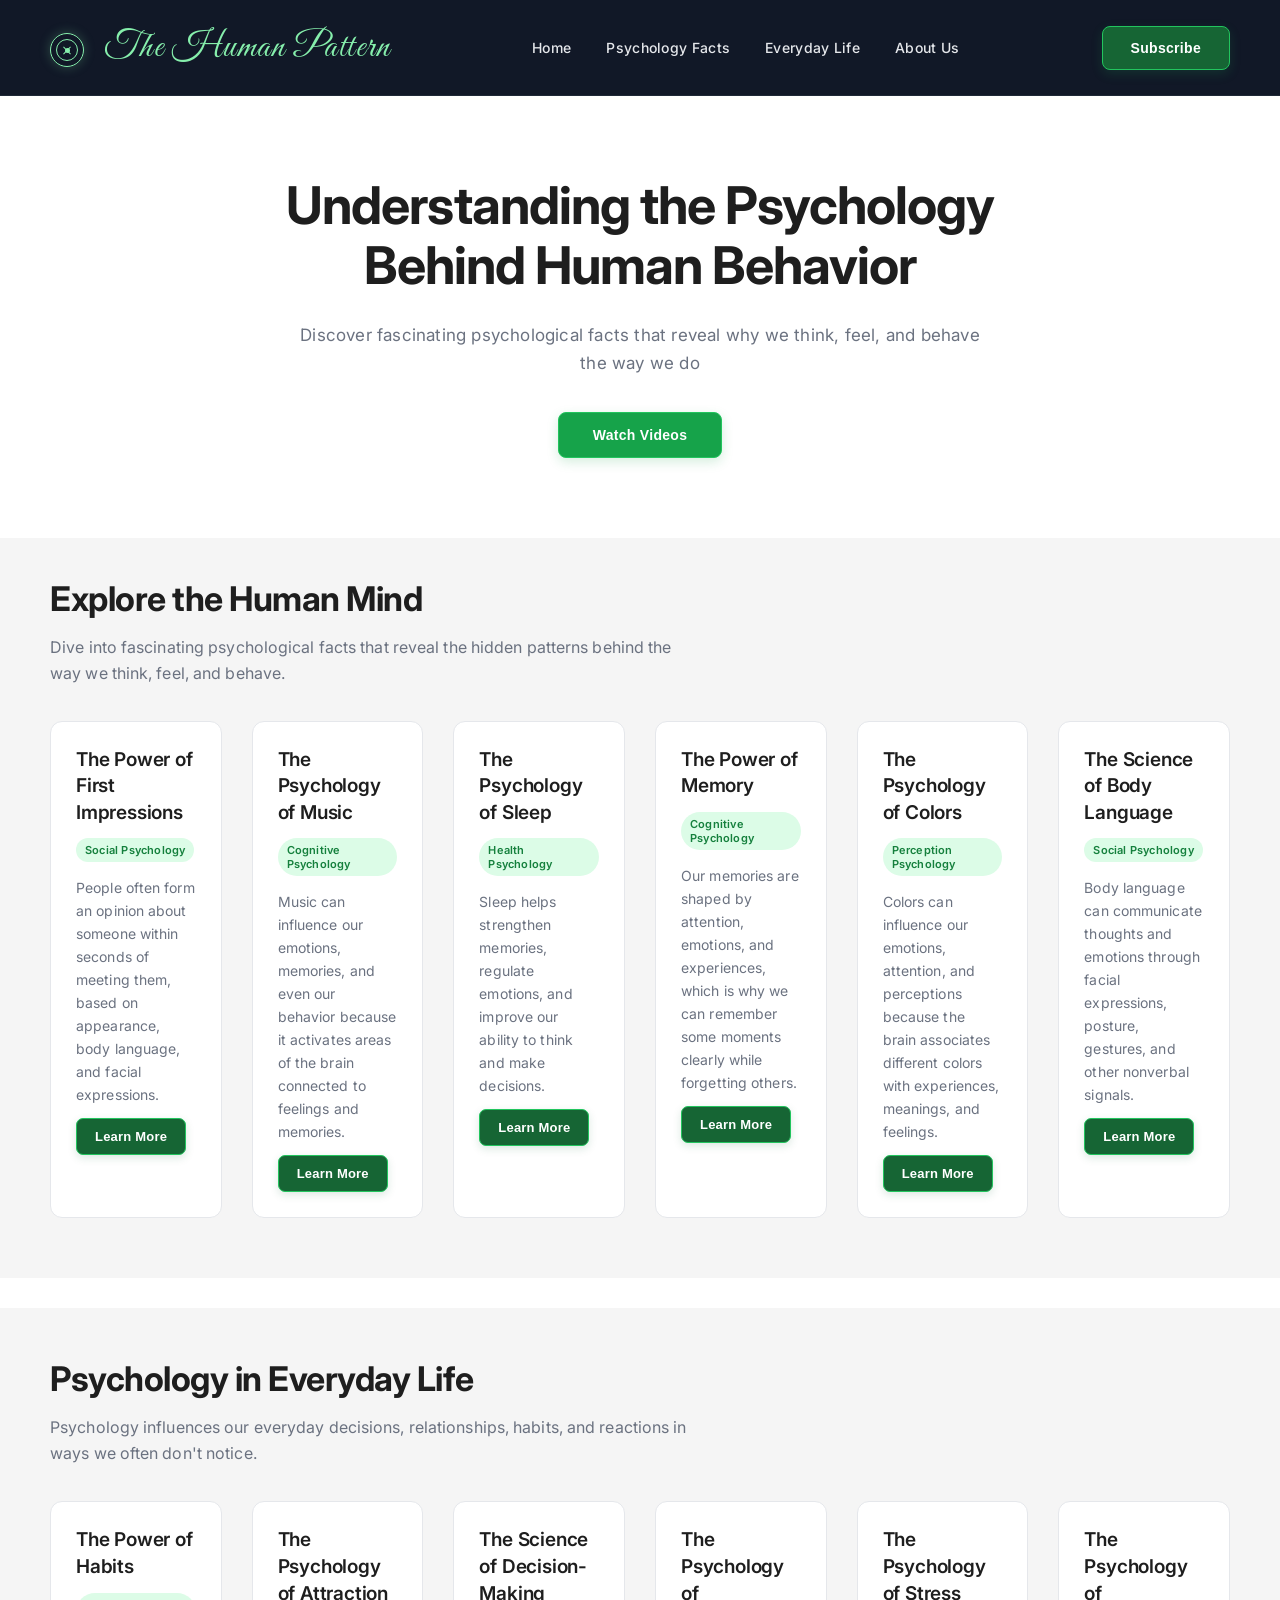
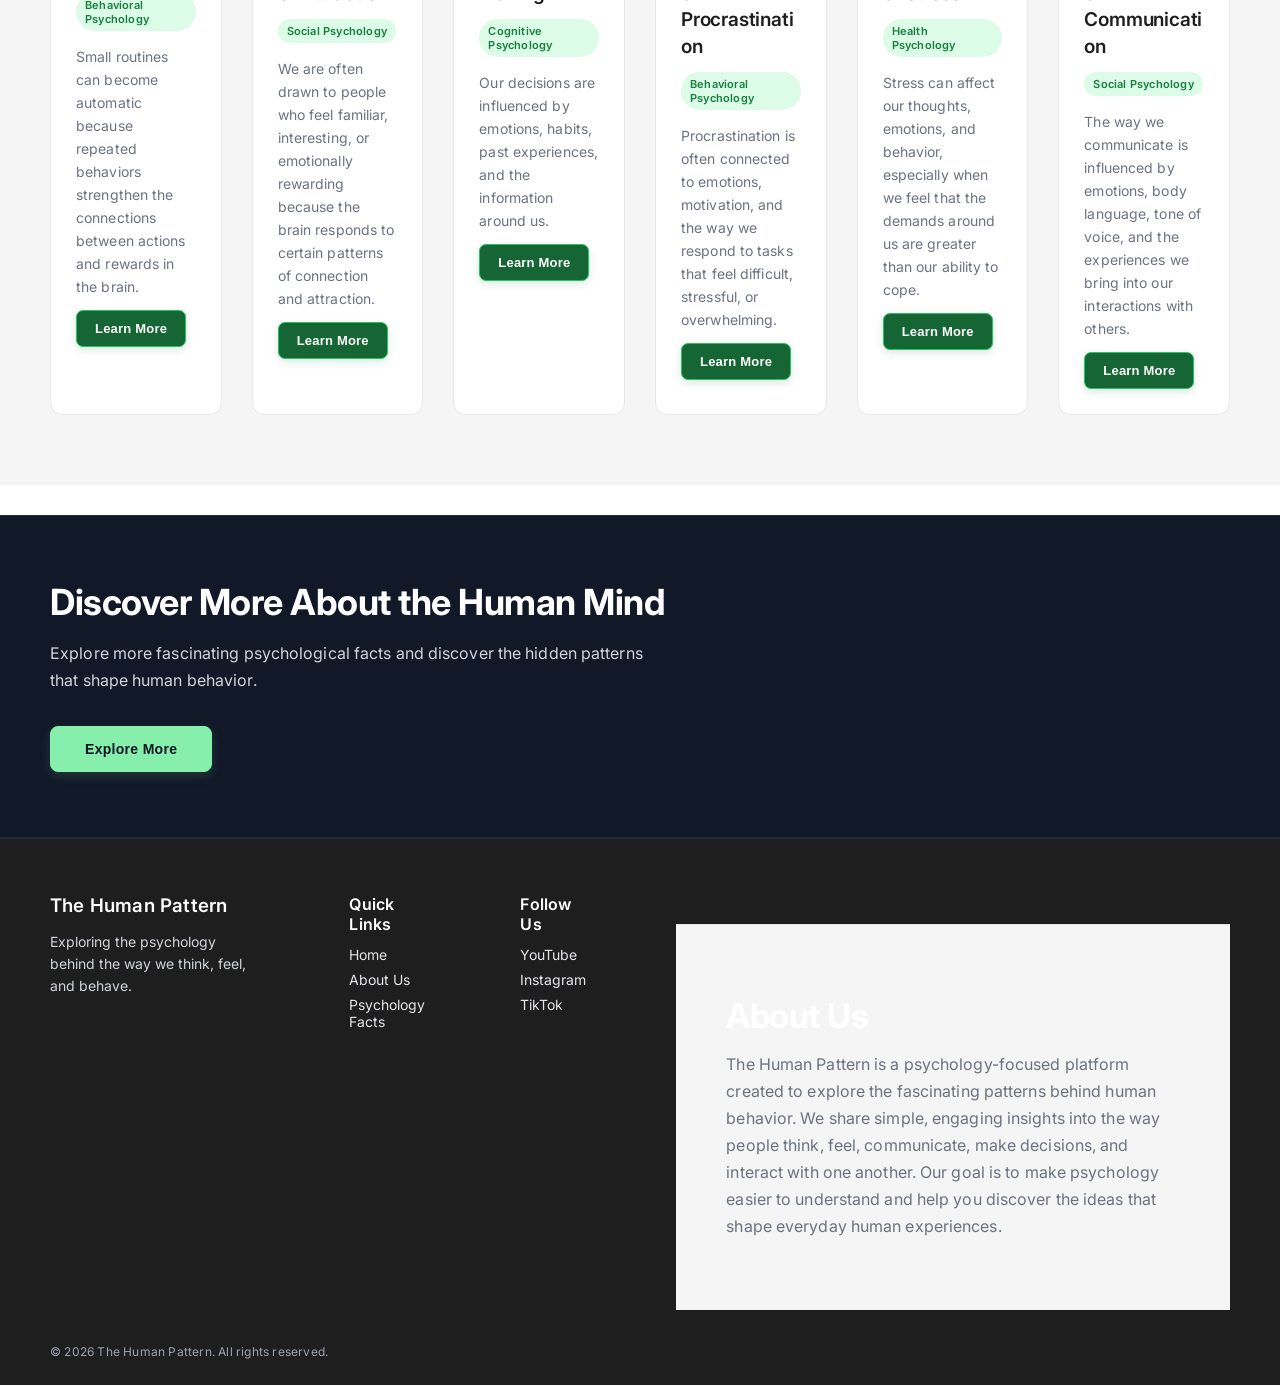
==== commit 60ab5ec5: "Polish website design and styling" ====
--- a/index.html
+++ b/index.html
@@ -9,7 +9,14 @@
 </head>
 <body>
 <header>
-    <h1>The Human Pattern</h1>
+    <h1>
+  <span class="brand-mark">
+    <span class="brand-dot"></span>
+    <span class="brand-line line-one"></span>
+    <span class="brand-line line-two"></span>
+  </span>
+    The Human Pattern
+</h1>
 
     <nav>
         <a href="#home">Home</a>
--- a/style.css
+++ b/style.css
@@ -1,3 +1,5 @@
+@import url('https://fonts.googleapis.com/css2?family=Great+Vibes&display=swap');
+@import url('https://fonts.googleapis.com/css2?family=Playfair+Display:wght@600;700&display=swap');
 html {
     scroll-behavior: smooth;
 }
@@ -13,22 +15,32 @@
     display: flex;
     justify-content: space-between;
     align-items: center;
-    padding: 30px 50px;
+    padding: 25px 50px;
+    background-color: #111827;
+    border-bottom: 1px solid #1F2937;
 }
 
 header h1 {
-    font-size: 24px;
+    font-family: 'Great Vibes', cursive;
+    font-size: 36px;
     margin: 0;
+    font-weight: 400;
+    letter-spacing: 1.5px;
+    color: #86EFAC;
+    text-transform: none;
 }
 
 header button {
-    background-color: #111827;
+    background-color: #166534;
     color: white;
-    border: none;
-    padding: 14px 30px;
+    border: 1px solid #22C55E;
+    padding: 13px 28px;
     border-radius: 8px;
     font-size: 14px;
+    font-weight: 600;
+    letter-spacing: 0.3px;
     cursor: pointer;
+    box-shadow: 0 4px 12px rgba(34, 197, 94, 0.15);
 }
 
 .hero {
@@ -37,28 +49,34 @@
 }
 
 .hero h2 {
-    font-size: 48px;
-    line-height: 1.2;
-    max-width: 750px;
+    font-size: 52px;
+    line-height: 1.15;
+    max-width: 800px;
     margin: 0 auto 25px;
+    font-weight: 700;
+    letter-spacing: -1px;
 }
 
 .hero p {
-    font-size: 16px;
-    line-height: 24px;
-    color: #666666;
-    max-width: 750px;
+    font-size: 17px;
+    line-height: 28px;
+    color: #6B7280;
+    max-width: 700px;
     margin: 0 auto 35px;
+    letter-spacing: 0.2px;
 }
 
 .hero button {
     background-color: #16A34A;
     color: white;
-    border: none;
-    padding: 15px 35px;
+    border: 1px solid #22C55E;
+    padding: 14px 34px;
     border-radius: 8px;
     font-size: 14px;
+    font-weight: 600;
+    letter-spacing: 0.3px;
     cursor: pointer;
+    box-shadow: 0 4px 12px rgba(22, 163, 74, 0.18);
 }
 
 .explore {
@@ -67,16 +85,19 @@
 }
 
 .explore h2 {
-    font-size: 32px;
+    font-size: 34px;
     margin: 0 0 15px;
+    font-weight: 700;
+    letter-spacing: -0.5px;
 }
 
 .section-description {
     font-size: 16px;
-    line-height: 24px;
-    color: #666666;
-    max-width: 600px;
+    line-height: 26px;
+    color: #6B7280;
+    max-width: 650px;
     margin: 0 0 35px;
+    letter-spacing: 0.1px;
 }
 
 .cards {
@@ -91,77 +112,102 @@
     padding: 25px;
     border-radius: 12px;
     box-sizing: border-box;
+    min-width: 0;
+    border: 1px solid #E5E7EB;
 }
 
 .card h3 {
-    font-size: 18px;
-    margin: 0 0 15px;
+    font-size: 19px;
+    margin: 0 0 12px;
+    line-height: 1.4;
+    font-weight: 600;
+    letter-spacing: -0.2px;
+    overflow-wrap: break-word;
 }
 
 .card p {
     font-size: 14px;
-    line-height: 21px;
-    color: #666666;
+    line-height: 23px;
+    color: #6B7280;
     margin: 0;
+    letter-spacing: 0.1px;
+    overflow-wrap: break-word;
 }
 
 .everyday {
     background-color: #F5F5F5;
-    padding: 40px 50px 60px;
+    padding: 50px 50px 70px;
     margin-top: 30px;
 }
 
 .everyday h2 {
-    font-size: 32px;
+    font-size: 34px;
     margin: 0 0 15px;
+    font-weight: 700;
+    letter-spacing: -0.5px;
 }
 
 .cta {
     background-color: #111827;
     color: white;
-    padding: 50px;
+    padding: 65px 50px;
     margin-top: 30px;
+    border-top: 1px solid #1F2937;
+    border-bottom: 1px solid #1F2937;
 }
 
 .cta h2 {
-    font-size: 32px;
+    font-size: 36px;
+    line-height: 1.2;
     margin: 0 0 15px;
+    font-weight: 700;
+    letter-spacing: -0.5px;
 }
 
 .cta p {
     font-size: 16px;
-    line-height: 24px;
-    max-width: 600px;
-    margin: 0 0 30px;
+    line-height: 27px;
+    color: #D1D5DB;
+    max-width: 620px;
+    margin: 0 0 32px;
+    letter-spacing: 0.1px;
 }
 
 .cta button {
-    background-color: white;
+    background-color: #86EFAC;
     color: #111827;
-    border: none;
-    padding: 15px 35px;
+    border: 1px solid #86EFAC;
+    padding: 14px 34px;
     border-radius: 8px;
     font-size: 14px;
+    font-weight: 600;
+    letter-spacing: 0.3px;
     cursor: pointer;
+    box-shadow: 0 4px 12px rgba(134, 239, 172, 0.15);
 }
 
 footer {
     background-color: #1E1E1E;
     color: white;
-    padding: 30px 50px;
+    padding: 55px 50px 75px;
     display: flex;
-    gap: 80px;
+    gap: 90px;
     position: relative;
+    border-top: 1px solid #1F2937;
 }
 
 footer h3,
 footer h4 {
     margin-top: 0;
+    margin-bottom: 12px;
+    font-weight: 600;
+    letter-spacing: 0.2px;
 }
 
 footer p {
     font-size: 14px;
-    line-height: 21px;
+    line-height: 22px;
+    color: #D1D5DB;
 }
 
 footer > div:first-child {
@@ -173,15 +219,17 @@
     bottom: 10px;
     left: 50px;
     font-size: 12px;
+    color: #9CA3AF;
+    letter-spacing: 0.2px;
 }
 
 .card {
-    transition: transform 0.2s ease, box-shadow 0.2s ease;
+    transition: transform 0.25s ease, box-shadow 0.25s ease;
 }
 
 .card:hover {
-    transform: translateY(-5px);
-    box-shadow: 0 10px 25px rgba(0, 0, 0, 0.08);
+    transform: translateY(-6px);
+    box-shadow: 0 14px 30px rgba(0, 0, 0, 0.10);
 }
 
 header button,
@@ -199,46 +247,52 @@
 
 nav {
     display: flex;
-    gap: 30px;
+    gap: 35px;
     visibility: visible;
     opacity: 1;
 }
 
 nav a {
-    color: #1E1E1E;
+    color: #E5E7EB;
     text-decoration: none;
     font-size: 14px;
+    font-weight: 500;
+    letter-spacing: 0.3px;
+}
+
+nav a:hover {
+    color: #86EFAC;
+}
+
+nav a {
+    transition: color 0.2s ease;
 }
 
 nav a:hover {
     color: #16A34A;
 }
 
-nav a {
-    transition: color 0.2s ease;
-}
-
-nav a:hover {
-    color: #16A34A;
-}
-
 .about {
     background-color: #F5F5F5;
-    padding: 60px 50px;
+    padding: 70px 50px;
     margin-top: 30px;
+    border-top: 1px solid #E5E7EB;
 }
 
 .about h2 {
-    font-size: 32px;
+    font-size: 34px;
     margin: 0 0 15px;
+    font-weight: 700;
+    letter-spacing: -0.5px;
 }
 
 .about p {
     font-size: 16px;
-    line-height: 24px;
-    color: #666666;
-    max-width: 600px;
+    line-height: 27px;
+    color: #6B7280;
+    max-width: 650px;
     margin: 0;
+    letter-spacing: 0.1px;
 }
 
 @media (max-width: 768px) {
@@ -271,11 +325,11 @@
     }
 
     .cards {
-        flex-direction: column;
+    flex-direction: column;
     }
 
     .card {
-        width: 100%;
+    width: 100%;
     }
 
     footer {
@@ -285,9 +339,10 @@
     }
 }
 footer a {
-    color: white;
+    color: #E5E7EB;
     text-decoration: none;
     font-size: 14px;
+    transition: color 0.2s ease;
 }
 
 footer a:hover {
@@ -295,25 +350,96 @@
 }
 .category {
     display: inline-block;
-    font-size: 12px;
-    color: #16A34A;
-    margin-bottom: 12px;
+    font-size: 11px;
+    font-weight: 600;
+    color: #15803D;
+    background-color: #DCFCE7;
+    padding: 5px 9px;
+    border-radius: 20px;
+    margin-bottom: 14px;
+    letter-spacing: 0.2px;
 }
 .more-info {
     display: none;
     margin-top: 15px;
 }
 .learn-more {
-    background-color: #16A34A;
+    background-color: #166534;
     color: white;
-    border: none;
+    border: 1px solid #22C55E;
     padding: 10px 18px;
-    border-radius: 6px;
+    border-radius: 7px;
     font-size: 13px;
+    font-weight: 600;
+    letter-spacing: 0.2px;
     cursor: pointer;
-    margin-top: 10px;
+    margin-top: 12px;
+    box-shadow: 0 3px 8px rgba(22, 101, 52, 0.15);
+    transition: background-color 0.2s ease, transform 0.2s ease;
 }
 
 .learn-more:hover {
     background-color: #15803D;
+}
+.brand-mark {
+    display: inline-flex;
+    align-items: center;
+    justify-content: center;
+    width: 32px;
+    height: 32px;
+    margin-right: 8px;
+    border: 2px solid #86EFAC;
+    border-radius: 50%;
+    color: #86EFAC;
+    font-size: 16px;
+    vertical-align: middle;
+}
+.brand-mark {
+    position: relative;
+    width: 32px;
+    height: 32px;
+    border: 1.5px solid #86EFAC;
+    border-radius: 50%;
+    display: inline-flex;
+    align-items: center;
+    justify-content: center;
+    margin-right: 12px;
+    vertical-align: middle;
+}
+
+.brand-mark::before {
+    content: "";
+    position: absolute;
+    width: 20px;
+    height: 20px;
+    border: 1px solid #86EFAC;
+    border-radius: 50%;
+}
+
+.brand-dot {
+    width: 5px;
+    height: 5px;
+    background-color: #86EFAC;
+    border-radius: 50%;
+}
+.brand-line {
+    position: absolute;
+    width: 10px;
+    height: 1px;
+    background-color: #86EFAC;
+}
+
+.line-one {
+    transform: rotate(45deg);
+}
+
+.line-two {
+    transform: rotate(-45deg);
+}
+.brand-mark {
+    box-shadow: 0 0 12px rgba(134, 239, 172, 0.25);
+}
+footer div a {
+    display: block;
+    margin-bottom: 8px;
 }
